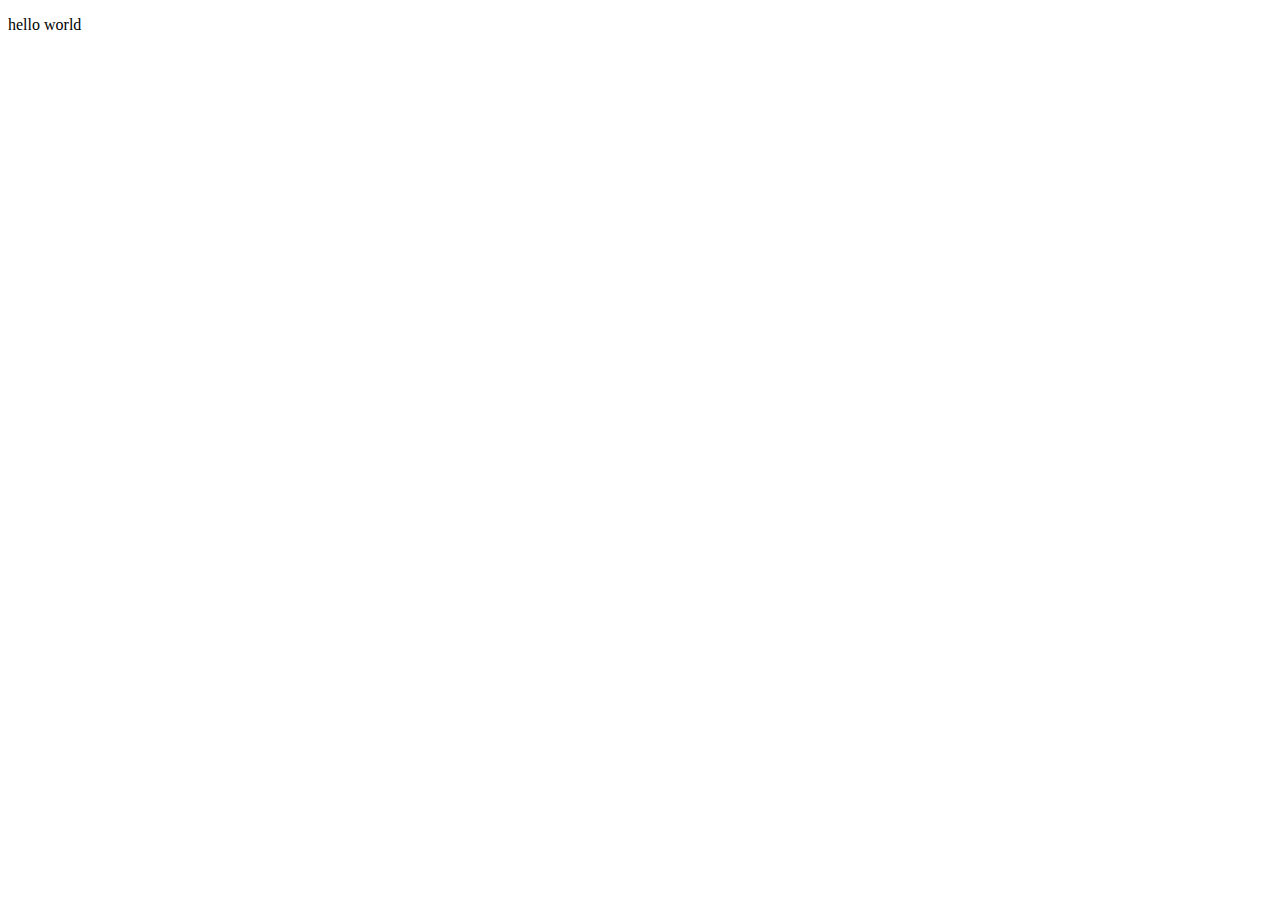
==== about.html @ 316c9722 "initial commit" ====
<!DOCTYPE html>
<html lang="en">
<head>
    <meta charset="UTF-8">
    <meta name="viewport" content="width=device-width, initial-scale=1.0">
    <title>Document</title>
</head>
<body>
    <p>hello world</p>
</body>
</html>
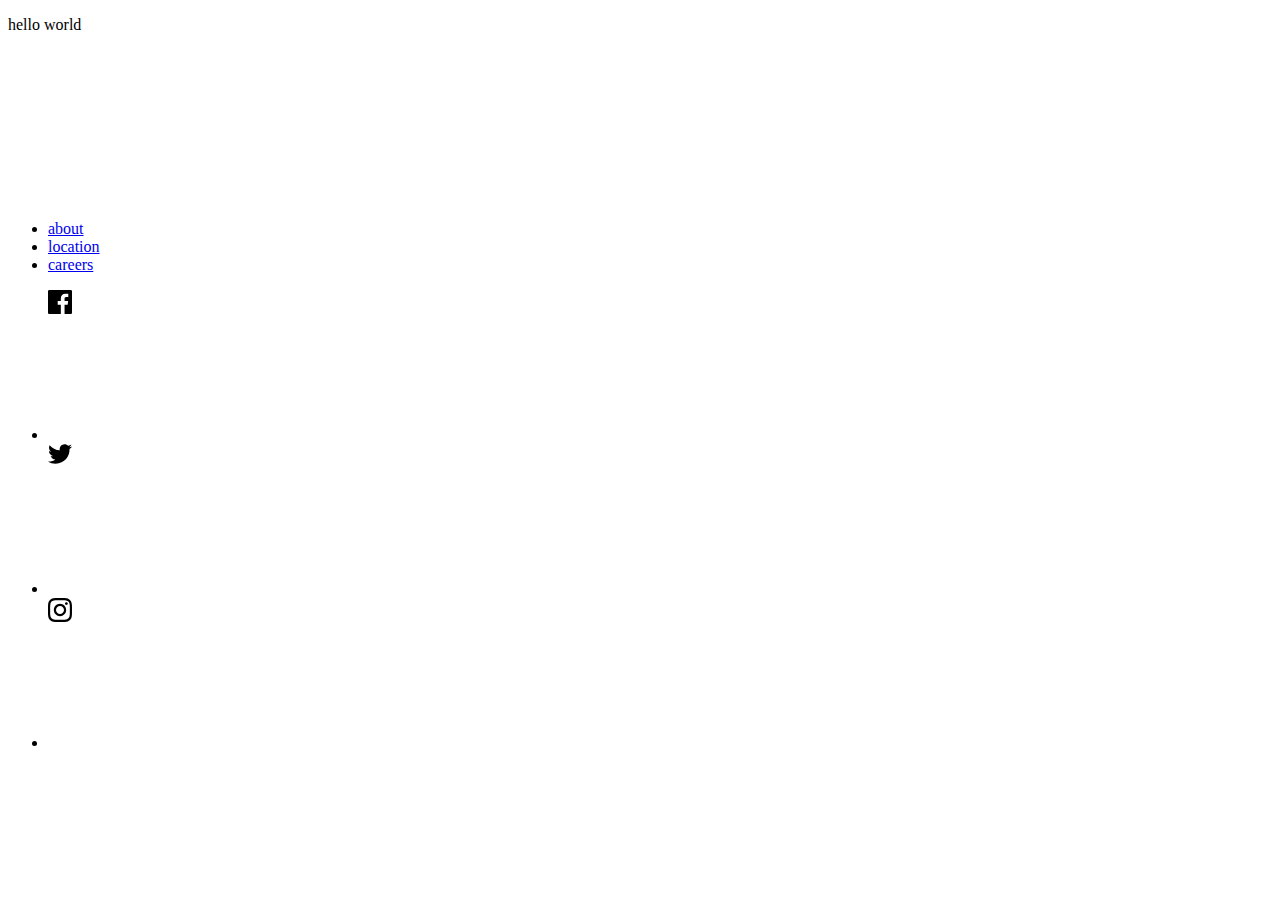
==== commit e7887b7a: "add footer to about page" ====
--- a/about.html
+++ b/about.html
@@ -1,11 +1,59 @@
 <!DOCTYPE html>
 <html lang="en">
-<head>
-    <meta charset="UTF-8">
-    <meta name="viewport" content="width=device-width, initial-scale=1.0">
+  <head>
+    <meta charset="UTF-8" />
+    <meta name="viewport" content="width=device-width, initial-scale=1.0" />
     <title>Document</title>
-</head>
-<body>
+  </head>
+  <body>
     <p>hello world</p>
-</body>
-</html>+  </body>
+
+  <footer class="footer">
+    <div class="container footer__container">
+      <a class="logo" href="index.html">
+        <svg class="logo__img">
+          <use xlink:href="./img/svg/sprites.svg#logo-white"></use>
+        </svg>
+      </a>
+
+      <nav class="nav">
+        <ul class="nav__list">
+          <li class="nav__item">
+            <a class="nav__link" href="about.html">about</a>
+          </li>
+          <li class="nav__item">
+            <a class="nav__link" href="location.html">location</a>
+          </li>
+          <li class="nav__item">
+            <a class="nav__link" href="careers.html">careers</a>
+          </li>
+        </ul>
+      </nav>
+
+      <ul class="social__list">
+        <li class="social__item">
+          <a class="social__link" href="#">
+            <svg class="social__icon">
+              <use xlink:href="./img/svg/sprites.svg#facebook"></use>
+            </svg>
+          </a>
+        </li>
+        <li class="social__item">
+          <a class="social__link" href="#">
+            <svg class="social__icon">
+              <use xlink:href="./img/svg/sprites.svg#x"></use>
+            </svg>
+          </a>
+        </li>
+        <li class="social__item">
+          <a class="social__link" href="#">
+            <svg class="social__icon">
+              <use xlink:href="./img/svg/sprites.svg#instagram"></use>
+            </svg>
+          </a>
+        </li>
+      </ul>
+    </div>
+  </footer>
+</html>
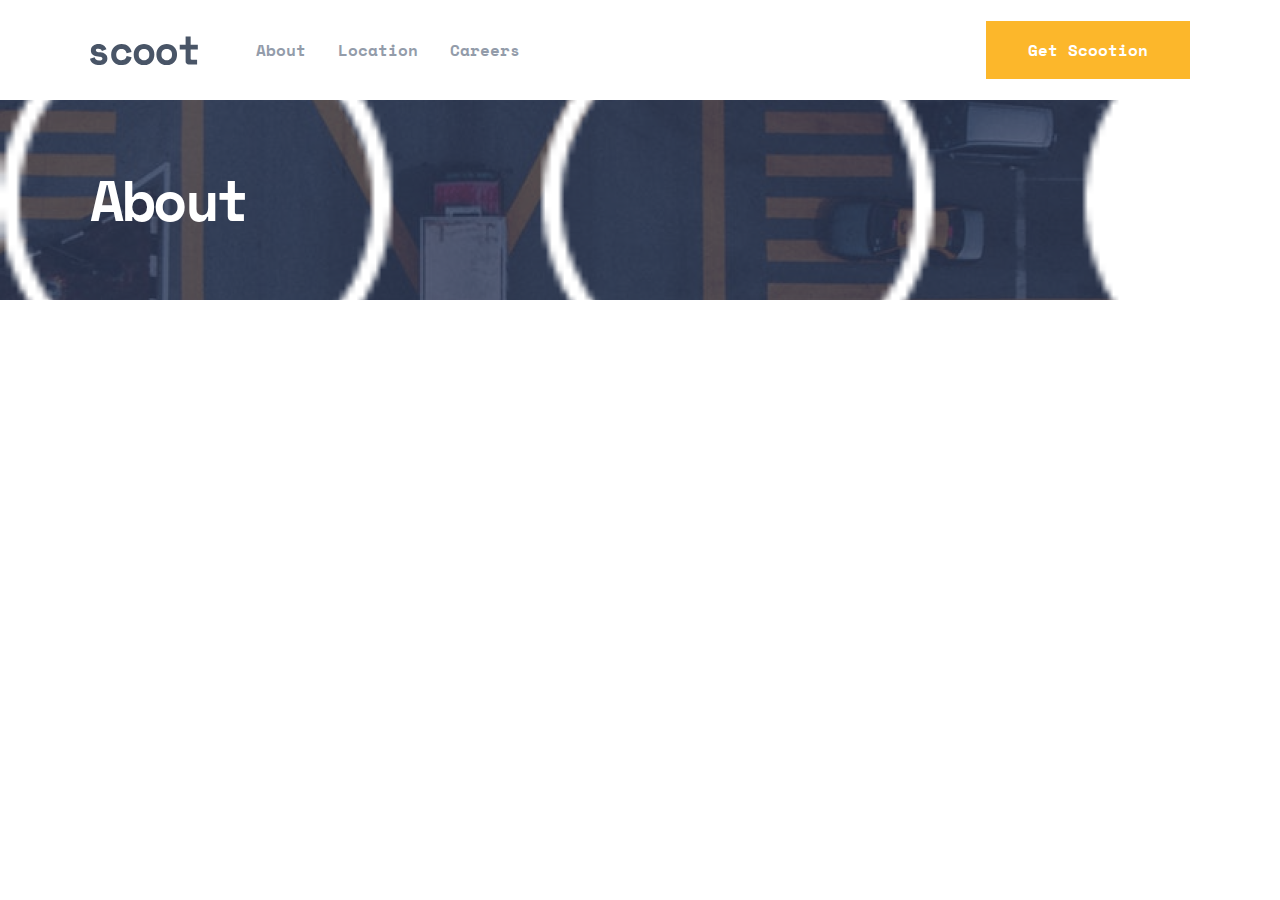
==== commit f2cab377: "about" ====
--- a/about.html
+++ b/about.html
@@ -1,59 +1,48 @@
 <!DOCTYPE html>
 <html lang="en">
-  <head>
-    <meta charset="UTF-8" />
-    <meta name="viewport" content="width=device-width, initial-scale=1.0" />
+<head>
+    <meta charset="UTF-8">
+    <meta name="viewport" content="width=device-width, initial-scale=1.0">
     <title>Document</title>
-  </head>
-  <body>
-    <p>hello world</p>
-  </body>
-
-  <footer class="footer">
-    <div class="container footer__container">
-      <a class="logo" href="index.html">
-        <svg class="logo__img">
-          <use xlink:href="./img/svg/sprites.svg#logo-white"></use>
-        </svg>
-      </a>
-
-      <nav class="nav">
-        <ul class="nav__list">
-          <li class="nav__item">
-            <a class="nav__link" href="about.html">about</a>
-          </li>
-          <li class="nav__item">
-            <a class="nav__link" href="location.html">location</a>
-          </li>
-          <li class="nav__item">
-            <a class="nav__link" href="careers.html">careers</a>
-          </li>
-        </ul>
-      </nav>
-
-      <ul class="social__list">
-        <li class="social__item">
-          <a class="social__link" href="#">
-            <svg class="social__icon">
-              <use xlink:href="./img/svg/sprites.svg#facebook"></use>
+    <link rel="stylesheet" href="./css/styles.min.css">
+    
+</head>
+<body>
+    <header class="header">
+        <div class="container header__container">
+          <a class="logo" href="index.html">
+            <svg class="logo__img">
+              <use xlink:href="./img/svg/sprites.svg#logo"></use>
             </svg>
           </a>
-        </li>
-        <li class="social__item">
-          <a class="social__link" href="#">
-            <svg class="social__icon">
-              <use xlink:href="./img/svg/sprites.svg#x"></use>
-            </svg>
-          </a>
-        </li>
-        <li class="social__item">
-          <a class="social__link" href="#">
-            <svg class="social__icon">
-              <use xlink:href="./img/svg/sprites.svg#instagram"></use>
-            </svg>
-          </a>
-        </li>
-      </ul>
-    </div>
-  </footer>
-</html>
+  
+          <nav class="nav">
+            <ul class="nav__list">
+              <li class="nav__item">
+                <a class="nav__link" href="about.html">about</a>
+              </li>
+              <li class="nav__item">
+                <a class="nav__link" href="location.html">location</a>
+              </li>
+              <li class="nav__item">
+                <a class="nav__link" href="careers.html">careers</a>
+              </li>
+            </ul>
+          </nav>
+  
+          <a class="btn header__link" href="#">get scootion</a>
+        </div>
+      </header>
+
+      <main class="main">
+        <section class="ab-intro">
+            <div class="container">
+                <p class="ab-intro--title">About</p>
+                
+            </div>
+            
+        </section>
+      </main>
+
+</body>
+</html>--- a/css/styles.min.css
+++ b/css/styles.min.css
@@ -0,0 +1 @@
+@font-face{font-display:swap;font-family:"Space Mono";font-style:normal;font-weight:400;src:url("../fonts/space-mono-v13-latin-regular.woff2") format("woff2"),url("../fonts/space-mono-v13-latin-regular.ttf") format("truetype")}@font-face{font-display:swap;font-family:"Space Mono";font-style:normal;font-weight:700;src:url("../fonts/space-mono-v13-latin-700.woff2") format("woff2"),url("../fonts/space-mono-v13-latin-700.ttf") format("truetype")}@font-face{font-display:swap;font-family:"Lexend Deca";font-style:normal;font-weight:400;src:url("../fonts/lexend-deca-v21-latin-regular.woff2") format("woff2"),url("../fonts/lexend-deca-v21-latin-regular.ttf") format("truetype")}html{height:100%;box-sizing:border-box;scroll-behavior:smooth}*,*::before,*::after{box-sizing:inherit;padding:0;margin:0}body{display:flex;flex-direction:column;height:100%;font-family:"Lexend Deca","Arial",sans-serif;font-size:16px;line-height:1.5;background-color:#fff;color:#222}img{max-width:100%;height:auto}svg{width:auto;height:auto}.visually-hidden{position:absolute;width:1px;height:1px;margin:-1px;border:0;padding:0;clip:rect(0 0 0 0);overflow:hidden}.container{width:100%;max-width:1200px;padding-left:50px;padding-right:50px;margin-left:auto;margin-right:auto}.main-content{flex-grow:1}.skip-link{position:absolute;width:1px;height:1px;left:-200%}.skip-link:focus{width:auto;height:auto;left:0;background-color:#fcb72b}.btn{border:3px solid rgba(0,0,0,0);font-family:"Space Mono","Arial",monospace;font-weight:700;text-decoration:none;text-transform:capitalize;margin-left:auto;padding:14px 39px;background-color:#fcb72b;color:#fff;transition:all .3s ease}.header{padding:21px 0}.header .header__container{display:flex;align-items:center}.header .header__link:hover{background-color:rgba(0,0,0,0);border:3px solid #fcb72b;color:#fcb72b}.logo{width:108px;height:29px;margin-right:58px}.logo .logo__img{width:108px;height:29px}.nav{display:flex;align-items:center}.nav .nav__list{display:flex;justify-content:center;align-items:center;list-style-type:none}.nav .nav__item{margin-right:32px}.nav .nav__link{font-family:"Space Mono","Arial",monospace;font-weight:700;text-transform:capitalize;text-decoration:none;color:#939caa;transition:all .3s ease}.nav .nav__link:hover{color:#fcb72b;cursor:pointer}.sign-up{width:100%;padding:102px 0;background-color:#495567;background-image:url("../img/sign-up.png");background-position:right calc(50% - 220px) bottom;background-repeat:no-repeat}@media only screen and (-webkit-min-device-pixel-ratio: 2),only screen and (min-device-pixel-ratio: 2),only screen and (min-resolution: 192dpi),only screen and (min-resolution: 2dppx){.sign-up .sign-up{background-image:url("../img/sign-up@2x.png");background-position:right bottom}}.sign-up__link-icon{width:24px;height:28px}html{height:100%;box-sizing:border-box;scroll-behavior:smooth}*,*::before,*::after{box-sizing:inherit;padding:0;margin:0}body{display:flex;flex-direction:column;height:100%;font-family:"Lexend Deca","Arial",sans-serif;font-size:16px;line-height:1.5;background-color:#fff;color:#222}img{max-width:100%;height:auto}svg{width:auto;height:auto}.visually-hidden{position:absolute;width:1px;height:1px;margin:-1px;border:0;padding:0;clip:rect(0 0 0 0);overflow:hidden}.container{width:100%;max-width:1200px;padding-left:50px;padding-right:50px;margin-left:auto;margin-right:auto}.main-content{flex-grow:1}.skip-link{position:absolute;width:1px;height:1px;left:-200%}.skip-link:focus{width:auto;height:auto;left:0;background-color:#fcb72b}.header{padding:21px 0}.header .header__container{display:flex;align-items:center}.header .header__link:hover{background-color:rgba(0,0,0,0);border:3px solid #fcb72b;color:#fcb72b}.logo{width:108px;height:29px;margin-right:58px}.logo .logo__img{width:108px;height:29px}.nav{display:flex;align-items:center}.nav .nav__list{display:flex;justify-content:center;align-items:center;list-style-type:none}.nav .nav__item{margin-right:32px}.nav .nav__link{font-family:"Space Mono","Arial",monospace;font-weight:700;text-transform:capitalize;text-decoration:none;color:#939caa;transition:all .3s ease}.nav .nav__link:hover{color:#fcb72b;cursor:pointer}.ab-intro{background-image:url("../img/ab-intro-gbimg1.png"),url("../img/ab-intro-bg.png"),url("../img/ab-intro.png");width:20% 100% 100%;background-position-x:0px 0px 200px;background-repeat:no-repeat;background-position:center;padding:72px 0px;background-size:cover;opacity:1;background-color:#2f3b59}.ab-intro--title{color:#fff;font-family:"Space Mono";font-size:56px;font-style:normal;font-weight:700;line-height:56px;letter-spacing:-2.5px;display:flex;align-items:center}/*# sourceMappingURL=styles.min.css.map */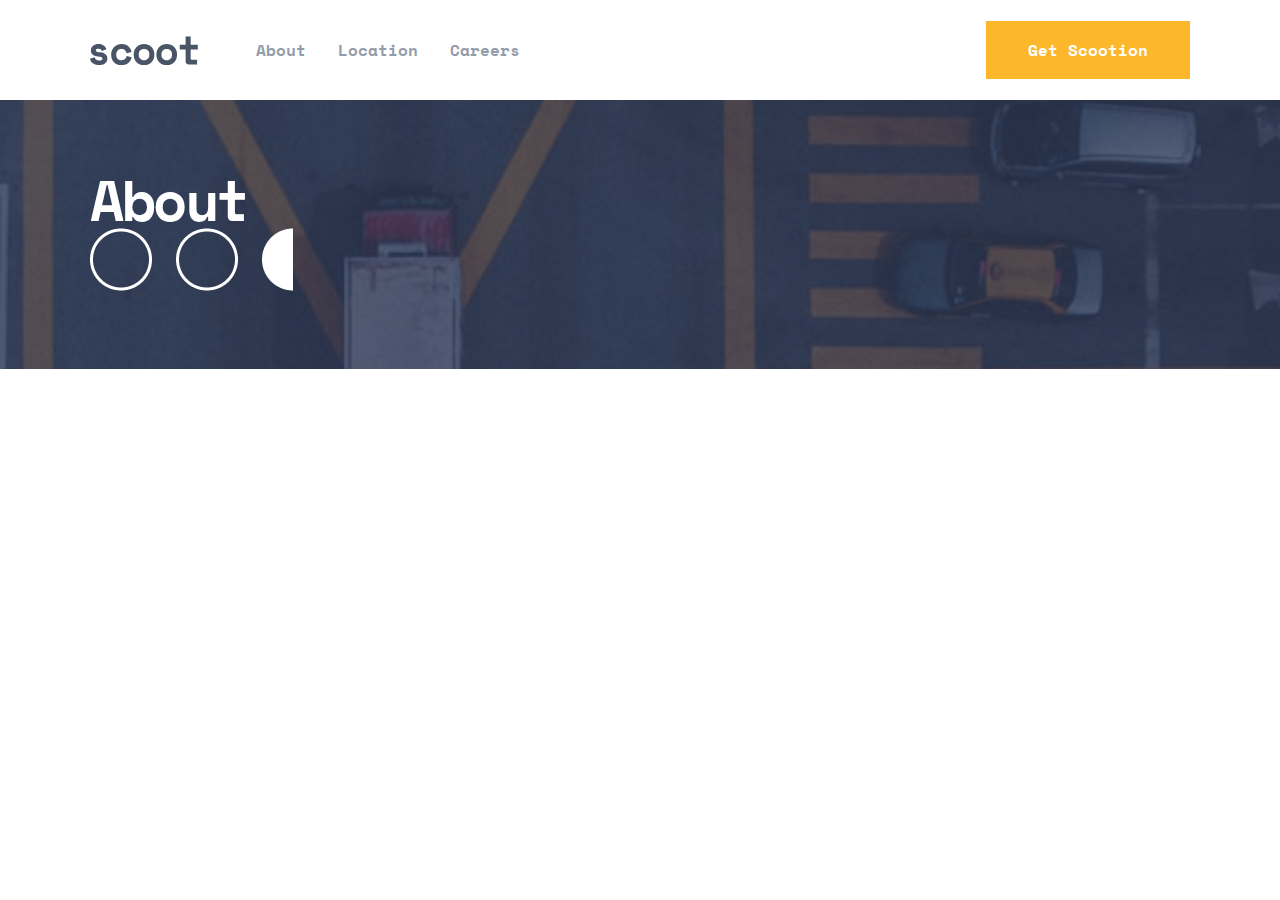
==== commit 80bf6712: "and intro section to about page" ====
--- a/about.html
+++ b/about.html
@@ -38,7 +38,7 @@
         <section class="ab-intro">
             <div class="container">
                 <p class="ab-intro--title">About</p>
-                
+                <img src="img/ab-intro-gbimg1.png" alt="photo" class="intro-img1">
             </div>
             
         </section>
--- a/css/styles.min.css
+++ b/css/styles.min.css
@@ -1 +1 @@
-@font-face{font-display:swap;font-family:"Space Mono";font-style:normal;font-weight:400;src:url("../fonts/space-mono-v13-latin-regular.woff2") format("woff2"),url("../fonts/space-mono-v13-latin-regular.ttf") format("truetype")}@font-face{font-display:swap;font-family:"Space Mono";font-style:normal;font-weight:700;src:url("../fonts/space-mono-v13-latin-700.woff2") format("woff2"),url("../fonts/space-mono-v13-latin-700.ttf") format("truetype")}@font-face{font-display:swap;font-family:"Lexend Deca";font-style:normal;font-weight:400;src:url("../fonts/lexend-deca-v21-latin-regular.woff2") format("woff2"),url("../fonts/lexend-deca-v21-latin-regular.ttf") format("truetype")}html{height:100%;box-sizing:border-box;scroll-behavior:smooth}*,*::before,*::after{box-sizing:inherit;padding:0;margin:0}body{display:flex;flex-direction:column;height:100%;font-family:"Lexend Deca","Arial",sans-serif;font-size:16px;line-height:1.5;background-color:#fff;color:#222}img{max-width:100%;height:auto}svg{width:auto;height:auto}.visually-hidden{position:absolute;width:1px;height:1px;margin:-1px;border:0;padding:0;clip:rect(0 0 0 0);overflow:hidden}.container{width:100%;max-width:1200px;padding-left:50px;padding-right:50px;margin-left:auto;margin-right:auto}.main-content{flex-grow:1}.skip-link{position:absolute;width:1px;height:1px;left:-200%}.skip-link:focus{width:auto;height:auto;left:0;background-color:#fcb72b}.btn{border:3px solid rgba(0,0,0,0);font-family:"Space Mono","Arial",monospace;font-weight:700;text-decoration:none;text-transform:capitalize;margin-left:auto;padding:14px 39px;background-color:#fcb72b;color:#fff;transition:all .3s ease}.header{padding:21px 0}.header .header__container{display:flex;align-items:center}.header .header__link:hover{background-color:rgba(0,0,0,0);border:3px solid #fcb72b;color:#fcb72b}.logo{width:108px;height:29px;margin-right:58px}.logo .logo__img{width:108px;height:29px}.nav{display:flex;align-items:center}.nav .nav__list{display:flex;justify-content:center;align-items:center;list-style-type:none}.nav .nav__item{margin-right:32px}.nav .nav__link{font-family:"Space Mono","Arial",monospace;font-weight:700;text-transform:capitalize;text-decoration:none;color:#939caa;transition:all .3s ease}.nav .nav__link:hover{color:#fcb72b;cursor:pointer}.sign-up{width:100%;padding:102px 0;background-color:#495567;background-image:url("../img/sign-up.png");background-position:right calc(50% - 220px) bottom;background-repeat:no-repeat}@media only screen and (-webkit-min-device-pixel-ratio: 2),only screen and (min-device-pixel-ratio: 2),only screen and (min-resolution: 192dpi),only screen and (min-resolution: 2dppx){.sign-up .sign-up{background-image:url("../img/sign-up@2x.png");background-position:right bottom}}.sign-up__link-icon{width:24px;height:28px}html{height:100%;box-sizing:border-box;scroll-behavior:smooth}*,*::before,*::after{box-sizing:inherit;padding:0;margin:0}body{display:flex;flex-direction:column;height:100%;font-family:"Lexend Deca","Arial",sans-serif;font-size:16px;line-height:1.5;background-color:#fff;color:#222}img{max-width:100%;height:auto}svg{width:auto;height:auto}.visually-hidden{position:absolute;width:1px;height:1px;margin:-1px;border:0;padding:0;clip:rect(0 0 0 0);overflow:hidden}.container{width:100%;max-width:1200px;padding-left:50px;padding-right:50px;margin-left:auto;margin-right:auto}.main-content{flex-grow:1}.skip-link{position:absolute;width:1px;height:1px;left:-200%}.skip-link:focus{width:auto;height:auto;left:0;background-color:#fcb72b}.header{padding:21px 0}.header .header__container{display:flex;align-items:center}.header .header__link:hover{background-color:rgba(0,0,0,0);border:3px solid #fcb72b;color:#fcb72b}.logo{width:108px;height:29px;margin-right:58px}.logo .logo__img{width:108px;height:29px}.nav{display:flex;align-items:center}.nav .nav__list{display:flex;justify-content:center;align-items:center;list-style-type:none}.nav .nav__item{margin-right:32px}.nav .nav__link{font-family:"Space Mono","Arial",monospace;font-weight:700;text-transform:capitalize;text-decoration:none;color:#939caa;transition:all .3s ease}.nav .nav__link:hover{color:#fcb72b;cursor:pointer}.ab-intro{background-image:url("../img/ab-intro-gbimg1.png"),url("../img/ab-intro-bg.png"),url("../img/ab-intro.png");width:20% 100% 100%;background-position-x:0px 0px 200px;background-repeat:no-repeat;background-position:center;padding:72px 0px;background-size:cover;opacity:1;background-color:#2f3b59}.ab-intro--title{color:#fff;font-family:"Space Mono";font-size:56px;font-style:normal;font-weight:700;line-height:56px;letter-spacing:-2.5px;display:flex;align-items:center}/*# sourceMappingURL=styles.min.css.map */+@font-face{font-display:swap;font-family:"Space Mono";font-style:normal;font-weight:400;src:url("../fonts/space-mono-v13-latin-regular.woff2") format("woff2"),url("../fonts/space-mono-v13-latin-regular.ttf") format("truetype")}@font-face{font-display:swap;font-family:"Space Mono";font-style:normal;font-weight:700;src:url("../fonts/space-mono-v13-latin-700.woff2") format("woff2"),url("../fonts/space-mono-v13-latin-700.ttf") format("truetype")}@font-face{font-display:swap;font-family:"Lexend Deca";font-style:normal;font-weight:400;src:url("../fonts/lexend-deca-v21-latin-regular.woff2") format("woff2"),url("../fonts/lexend-deca-v21-latin-regular.ttf") format("truetype")}html{height:100%;box-sizing:border-box;scroll-behavior:smooth}*,*::before,*::after{box-sizing:inherit;padding:0;margin:0}body{display:flex;flex-direction:column;height:100%;font-family:"Lexend Deca","Arial",sans-serif;font-size:16px;line-height:1.5;background-color:#fff;color:#222}img{max-width:100%;height:auto}svg{width:auto;height:auto}.visually-hidden{position:absolute;width:1px;height:1px;margin:-1px;border:0;padding:0;clip:rect(0 0 0 0);overflow:hidden}.container{width:100%;max-width:1200px;padding-left:50px;padding-right:50px;margin-left:auto;margin-right:auto}.main-content{flex-grow:1}.skip-link{position:absolute;width:1px;height:1px;left:-200%}.skip-link:focus{width:auto;height:auto;left:0;background-color:#fcb72b}.btn{border:3px solid rgba(0,0,0,0);font-family:"Space Mono","Arial",monospace;font-weight:700;text-decoration:none;text-transform:capitalize;margin-left:auto;padding:14px 39px;background-color:#fcb72b;color:#fff;transition:all .3s ease}.header{padding:21px 0}.header .header__container{display:flex;align-items:center}.header .header__link:hover{background-color:rgba(0,0,0,0);border:3px solid #fcb72b;color:#fcb72b}.logo{width:108px;height:29px;margin-right:58px}.logo .logo__img{width:108px;height:29px}.nav{display:flex;align-items:center}.nav .nav__list{display:flex;justify-content:center;align-items:center;list-style-type:none}.nav .nav__item{margin-right:32px}.nav .nav__link{font-family:"Space Mono","Arial",monospace;font-weight:700;text-transform:capitalize;text-decoration:none;color:#939caa;transition:all .3s ease}.nav .nav__link:hover{color:#fcb72b;cursor:pointer}.sign-up{width:100%;padding:102px 0;background-color:#495567;background-image:url("../img/sign-up.png");background-position:right calc(50% - 220px) bottom;background-repeat:no-repeat}@media only screen and (-webkit-min-device-pixel-ratio: 2),only screen and (min-device-pixel-ratio: 2),only screen and (min-resolution: 192dpi),only screen and (min-resolution: 2dppx){.sign-up .sign-up{background-image:url("../img/sign-up@2x.png");background-position:right bottom}}.sign-up__link-icon{width:24px;height:28px}html{height:100%;box-sizing:border-box;scroll-behavior:smooth}*,*::before,*::after{box-sizing:inherit;padding:0;margin:0}body{display:flex;flex-direction:column;height:100%;font-family:"Lexend Deca","Arial",sans-serif;font-size:16px;line-height:1.5;background-color:#fff;color:#222}img{max-width:100%;height:auto}svg{width:auto;height:auto}.visually-hidden{position:absolute;width:1px;height:1px;margin:-1px;border:0;padding:0;clip:rect(0 0 0 0);overflow:hidden}.container{width:100%;max-width:1200px;padding-left:50px;padding-right:50px;margin-left:auto;margin-right:auto}.main-content{flex-grow:1}.skip-link{position:absolute;width:1px;height:1px;left:-200%}.skip-link:focus{width:auto;height:auto;left:0;background-color:#fcb72b}.header{padding:21px 0}.header .header__container{display:flex;align-items:center}.header .header__link:hover{background-color:rgba(0,0,0,0);border:3px solid #fcb72b;color:#fcb72b}.logo{width:108px;height:29px;margin-right:58px}.logo .logo__img{width:108px;height:29px}.nav{display:flex;align-items:center}.nav .nav__list{display:flex;justify-content:center;align-items:center;list-style-type:none}.nav .nav__item{margin-right:32px}.nav .nav__link{font-family:"Space Mono","Arial",monospace;font-weight:700;text-transform:capitalize;text-decoration:none;color:#939caa;transition:all .3s ease}.nav .nav__link:hover{color:#fcb72b;cursor:pointer}.ab-intro{background-image:url("../img/ab-intro-bg.png"),url("../img/ab-intro.png");width:100%;background-position-x:0px 0px 200px;background-repeat:no-repeat;background-position:center;padding:72px 0px;background-size:cover;opacity:1;background-color:#2f3b59}.ab-intro--title{color:#fff;font-family:"Space Mono";font-size:56px;font-style:normal;font-weight:700;line-height:56px;letter-spacing:-2.5px;display:flex;align-items:center}/*# sourceMappingURL=styles.min.css.map */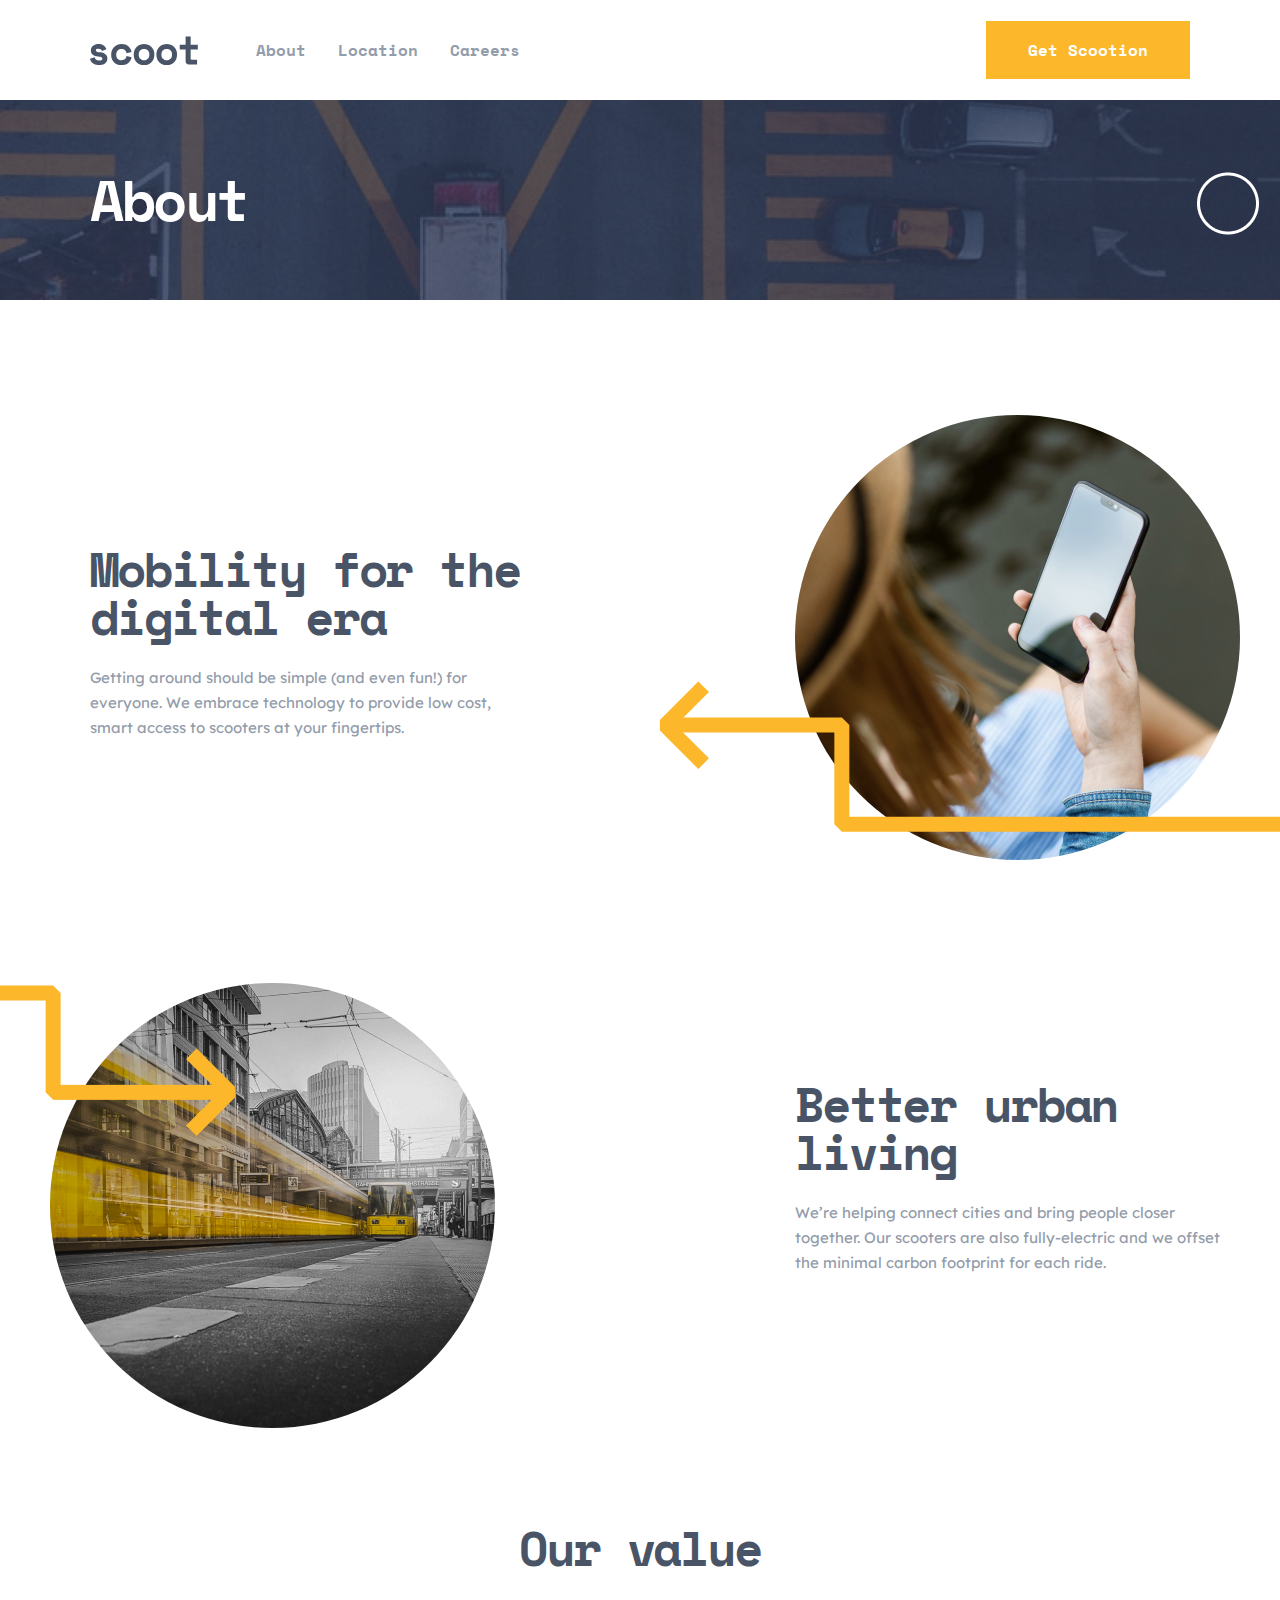
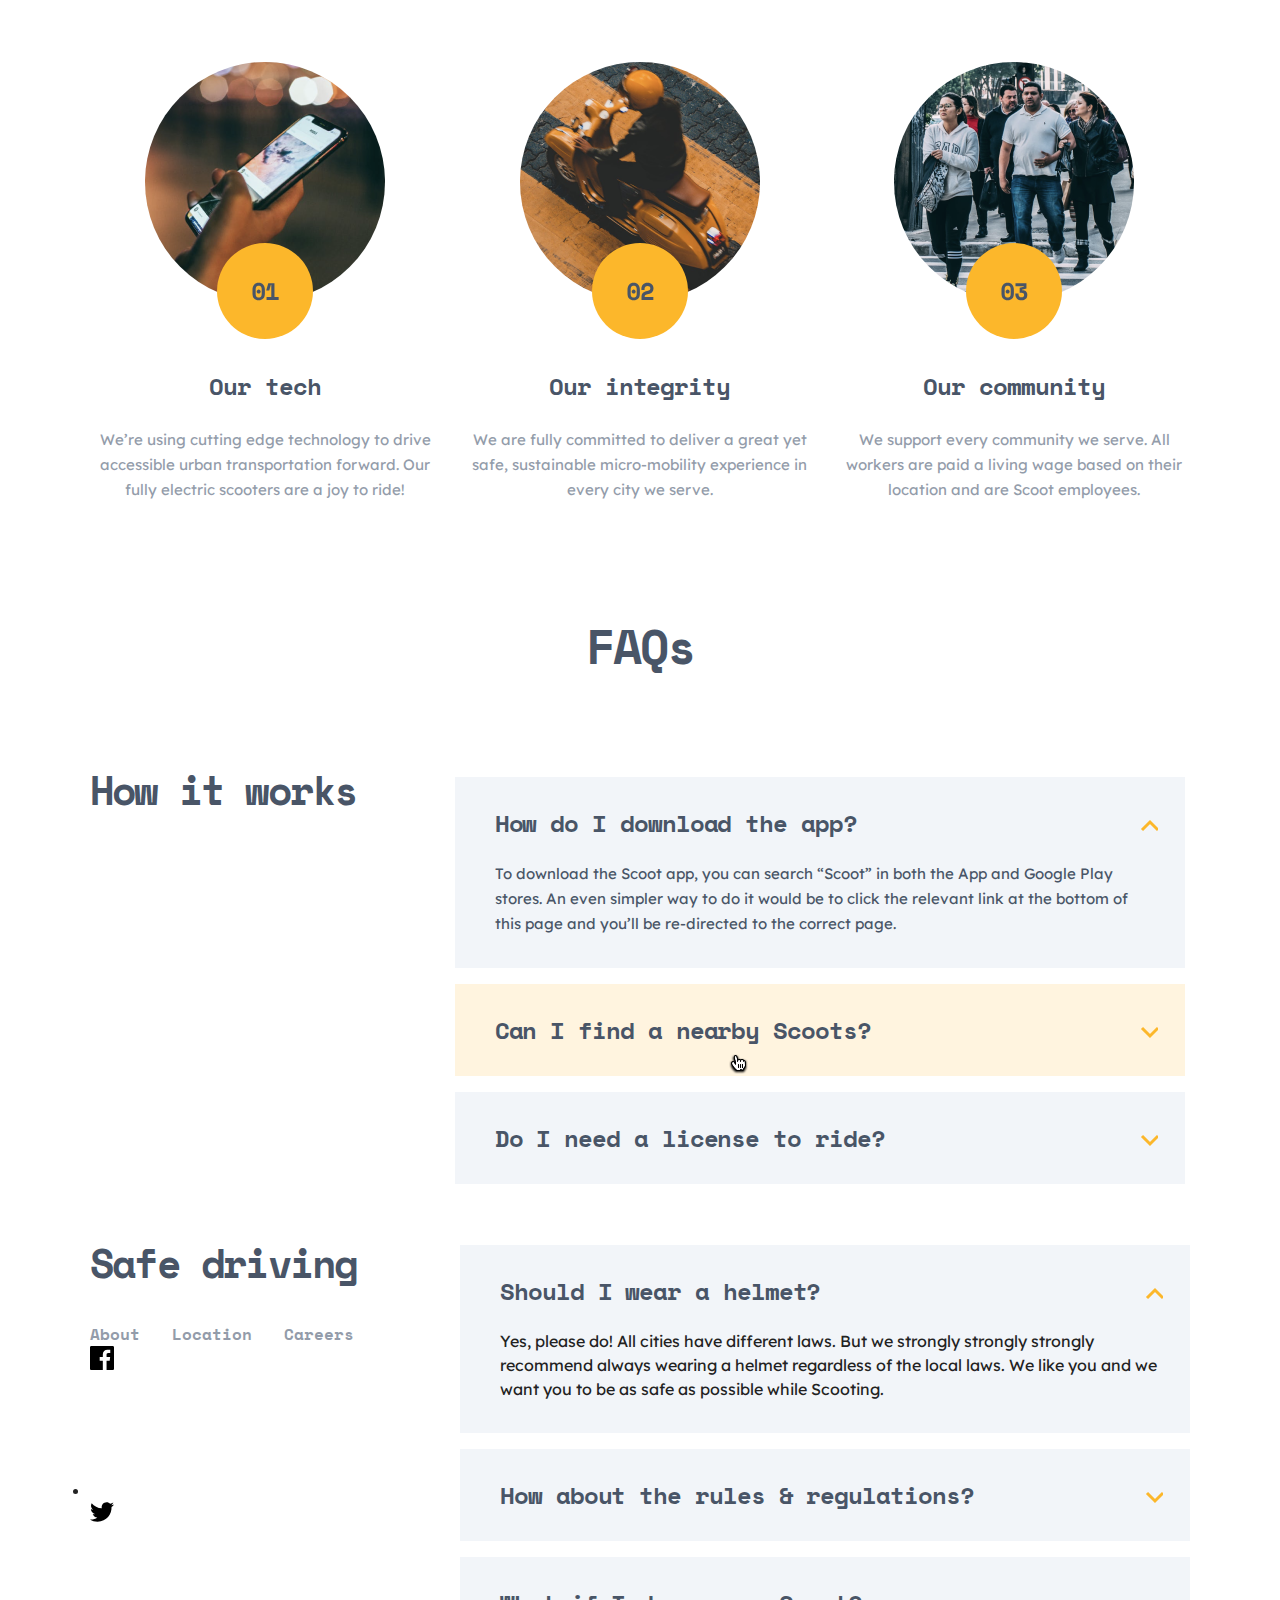
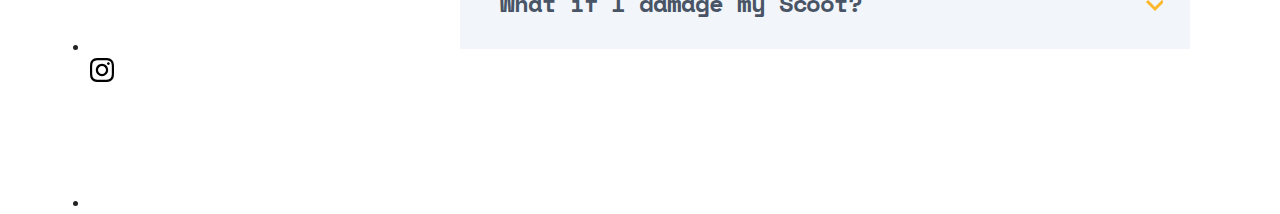
==== commit ee6007dc: "about page the end" ====
--- a/about.html
+++ b/about.html
@@ -38,11 +38,159 @@
         <section class="ab-intro">
             <div class="container">
                 <p class="ab-intro--title">About</p>
-                <img src="img/ab-intro-gbimg1.png" alt="photo" class="intro-img1">
+                <img src="img/ab-intro-gbimg1.png" alt="photo" class="ab-intro-img">
             </div>
             
         </section>
+
+        <section class="ab-us">
+            <div class="container">
+                <p class="ab-us-title">Mobility for the digital era</p>
+                <p class="ab-us-info">Getting around should be simple (and even fun!) for 
+                    everyone. We embrace technology to provide low cost, smart access to scooters at your fingertips.
+                </p>
+                <img src="img/ab-woman--img.png" alt="photo" class="us-img-woman">
+                <img src="img/svg/ab-us-bgimg2.svg" alt="photo" class="ab-yellow-img">
+                <img src="img/ab-wom-shadow.png" alt="shadow" class="ab-wom-shadow">
+                <div class="ab-us-serv"><img src="img/ab-cityshadow-img.png" alt="photo" class="ab-cityshadow-img">
+                    <img src="img/ab-city-yellow.png" alt="photo" class="ab-city-yellow">
+                    <img src="img/ab-city-img.png" alt="city-photo" class="ab-city-img">
+                    <div class="ab-us-city">
+                        <p class="ab-us-title2">Better urban living</p>
+                        <p class="ab-us-info2">We’re helping connect cities and bring people closer together. Our scooters are also fully-electric and 
+                            we offset the minimal carbon footprint for each ride.</p></div>
+                
+                </div>
+                
+
+            </div>
+        </section>
+ 
+        <section class="value-sec">
+            <div class="container">
+                <p class="value-sec--title">Our value</p>
+
+                <div class="value-box1">
+                    <img src="img/values-img1.png" alt="img" class="value-img1">
+                    <img src="img/values-1.svg" alt="img" class="value-number">
+                    <p class="value-info-title">Our tech</p>
+                    <p class="value-info">We’re using cutting edge technology to drive accessible 
+                        urban transportation forward. Our fully electric scooters are a joy to ride!</p>
+                </div>
+
+                <div class="value-box2">
+                    <img src="img/values-img2.png" alt="img" class="value-img1">
+                    <img src="img/values-2.svg" alt="img" class="value-number">
+                    <p class="value-info-title">Our integrity</p>
+                    <p class="value-info">We are fully committed to deliver a great yet safe, sustainable micro-mobility 
+                        experience in every city we serve.</p>
+                </div>
+
+                <div class="value-box3">
+                    <img src="img/values-img-3.png" alt="img" class="value-img1">
+                    <img src="img/values-3.svg" alt="img" class="value-number">
+                    <p class="value-info-title">Our community</p>
+                    <p class="value-info">We support every community we serve. All workers are paid a living wage based on 
+                        their location and are Scoot employees.</p>
+                </div>
+
+            </div>
+        </section>
+
+        <section class="faqs-sec">
+            <div class="container">
+                <p class="faqs-sec-title">FAQs</p>
+
+                <p class="faqs-ques-one">How it works</p>
+                <div class="ques-box-one"><div class="faqs-box1">
+                    <p class="faqs-box1--title">How do I download the app?</p>
+                    <p class="faqs-box1--info">To download the Scoot app, you can search “Scoot” in both the App and Google Play stores. An even simpler way to 
+                        do it would be to click the relevant link at the bottom of this page and you’ll be re-directed to the correct page.</p>
+                </div>
+
+                <div class="faqs-box2">
+                    <p class="faqs-box2-title">Can I find a nearby Scoots?</p>
+                </div>
+
+                <div class="faqs-box3">
+                    <p class="faqs-box3-title">Do I need a license to ride?</p>
+                                         
+            </div>
+
+                </div>                 
+                
+
+                <p class="faqs-ques-sec">Safe driving</p>
+
+               <div class="ques-box-second">
+                <div class="ques-sec-box1">
+                    <p class="sec-box1-title">Should I wear a helmet?</p>
+                    <p class="sec-box1-info">Yes, please do! All cities have different laws. But we strongly 
+                        strongly strongly recommend always wearing a helmet regardless of the local laws. We like you and we want you to be as safe as possible while Scooting.</p>
+                </div>
+
+                <div class="ques-sec-box2">
+                    <p class="sec-box2-title">How about the rules & regulations?</p>
+                </div>
+
+                <div class="ques-sec-box3">
+                    <p class="sec-box3-title">What if I damage my Scoot?</p>
+                </div>
+               </div>
+
+            </div>
+            
+        </section>
+
       </main>
+
+      <footer class="footer">
+        <div class="container footer__container">
+          <a class="logo" href="index.html">
+            <svg class="logo__img">
+              <use xlink:href="./img/svg/sprites.svg#logo-white"></use>
+            </svg>
+          </a>
+  
+          <nav class="nav">
+            <ul class="nav__list">
+              <li class="nav__item">
+                <a class="nav__link" href="about.html">about</a>
+              </li>
+              <li class="nav__item">
+                <a class="nav__link" href="location.html">location</a>
+              </li>
+              <li class="nav__item">
+                <a class="nav__link" href="careers.html">careers</a>
+              </li>
+            </ul>
+          </nav>
+  
+          <ul class="social__list">
+            <li class="social__item">
+              <a class="social__link" href="#">
+                <svg class="social__icon">
+                  <use xlink:href="./img/svg/sprites.svg#facebook"></use>
+                </svg>
+              </a>
+            </li>
+            <li class="social__item">
+              <a class="social__link" href="#">
+                <svg class="social__icon">
+                  <use xlink:href="./img/svg/sprites.svg#x"></use>
+                </svg>
+              </a>
+            </li>
+            <li class="social__item">
+              <a class="social__link" href="#">
+                <svg class="social__icon">
+                  <use xlink:href="./img/svg/sprites.svg#instagram"></use>
+                </svg>
+              </a>
+            </li>
+          </ul>
+        </div>
+      </footer>
 
 </body>
 </html>--- a/css/styles.min.css
+++ b/css/styles.min.css
@@ -1 +1 @@
-@font-face{font-display:swap;font-family:"Space Mono";font-style:normal;font-weight:400;src:url("../fonts/space-mono-v13-latin-regular.woff2") format("woff2"),url("../fonts/space-mono-v13-latin-regular.ttf") format("truetype")}@font-face{font-display:swap;font-family:"Space Mono";font-style:normal;font-weight:700;src:url("../fonts/space-mono-v13-latin-700.woff2") format("woff2"),url("../fonts/space-mono-v13-latin-700.ttf") format("truetype")}@font-face{font-display:swap;font-family:"Lexend Deca";font-style:normal;font-weight:400;src:url("../fonts/lexend-deca-v21-latin-regular.woff2") format("woff2"),url("../fonts/lexend-deca-v21-latin-regular.ttf") format("truetype")}html{height:100%;box-sizing:border-box;scroll-behavior:smooth}*,*::before,*::after{box-sizing:inherit;padding:0;margin:0}body{display:flex;flex-direction:column;height:100%;font-family:"Lexend Deca","Arial",sans-serif;font-size:16px;line-height:1.5;background-color:#fff;color:#222}img{max-width:100%;height:auto}svg{width:auto;height:auto}.visually-hidden{position:absolute;width:1px;height:1px;margin:-1px;border:0;padding:0;clip:rect(0 0 0 0);overflow:hidden}.container{width:100%;max-width:1200px;padding-left:50px;padding-right:50px;margin-left:auto;margin-right:auto}.main-content{flex-grow:1}.skip-link{position:absolute;width:1px;height:1px;left:-200%}.skip-link:focus{width:auto;height:auto;left:0;background-color:#fcb72b}.btn{border:3px solid rgba(0,0,0,0);font-family:"Space Mono","Arial",monospace;font-weight:700;text-decoration:none;text-transform:capitalize;margin-left:auto;padding:14px 39px;background-color:#fcb72b;color:#fff;transition:all .3s ease}.header{padding:21px 0}.header .header__container{display:flex;align-items:center}.header .header__link:hover{background-color:rgba(0,0,0,0);border:3px solid #fcb72b;color:#fcb72b}.logo{width:108px;height:29px;margin-right:58px}.logo .logo__img{width:108px;height:29px}.nav{display:flex;align-items:center}.nav .nav__list{display:flex;justify-content:center;align-items:center;list-style-type:none}.nav .nav__item{margin-right:32px}.nav .nav__link{font-family:"Space Mono","Arial",monospace;font-weight:700;text-transform:capitalize;text-decoration:none;color:#939caa;transition:all .3s ease}.nav .nav__link:hover{color:#fcb72b;cursor:pointer}.sign-up{width:100%;padding:102px 0;background-color:#495567;background-image:url("../img/sign-up.png");background-position:right calc(50% - 220px) bottom;background-repeat:no-repeat}@media only screen and (-webkit-min-device-pixel-ratio: 2),only screen and (min-device-pixel-ratio: 2),only screen and (min-resolution: 192dpi),only screen and (min-resolution: 2dppx){.sign-up .sign-up{background-image:url("../img/sign-up@2x.png");background-position:right bottom}}.sign-up__link-icon{width:24px;height:28px}html{height:100%;box-sizing:border-box;scroll-behavior:smooth}*,*::before,*::after{box-sizing:inherit;padding:0;margin:0}body{display:flex;flex-direction:column;height:100%;font-family:"Lexend Deca","Arial",sans-serif;font-size:16px;line-height:1.5;background-color:#fff;color:#222}img{max-width:100%;height:auto}svg{width:auto;height:auto}.visually-hidden{position:absolute;width:1px;height:1px;margin:-1px;border:0;padding:0;clip:rect(0 0 0 0);overflow:hidden}.container{width:100%;max-width:1200px;padding-left:50px;padding-right:50px;margin-left:auto;margin-right:auto}.main-content{flex-grow:1}.skip-link{position:absolute;width:1px;height:1px;left:-200%}.skip-link:focus{width:auto;height:auto;left:0;background-color:#fcb72b}.header{padding:21px 0}.header .header__container{display:flex;align-items:center}.header .header__link:hover{background-color:rgba(0,0,0,0);border:3px solid #fcb72b;color:#fcb72b}.logo{width:108px;height:29px;margin-right:58px}.logo .logo__img{width:108px;height:29px}.nav{display:flex;align-items:center}.nav .nav__list{display:flex;justify-content:center;align-items:center;list-style-type:none}.nav .nav__item{margin-right:32px}.nav .nav__link{font-family:"Space Mono","Arial",monospace;font-weight:700;text-transform:capitalize;text-decoration:none;color:#939caa;transition:all .3s ease}.nav .nav__link:hover{color:#fcb72b;cursor:pointer}.ab-intro{background-image:url("../img/ab-intro-bg.png"),url("../img/ab-intro.png");width:100%;background-position-x:0px 0px 200px;background-repeat:no-repeat;background-position:center;padding:72px 0px;background-size:cover;opacity:1;background-color:#2f3b59}.ab-intro--title{color:#fff;font-family:"Space Mono";font-size:56px;font-style:normal;font-weight:700;line-height:56px;letter-spacing:-2.5px;display:flex;align-items:center}/*# sourceMappingURL=styles.min.css.map */+@font-face{font-display:swap;font-family:"Space Mono";font-style:normal;font-weight:400;src:url("../fonts/space-mono-v13-latin-regular.woff2") format("woff2"),url("../fonts/space-mono-v13-latin-regular.ttf") format("truetype")}@font-face{font-display:swap;font-family:"Space Mono";font-style:normal;font-weight:700;src:url("../fonts/space-mono-v13-latin-700.woff2") format("woff2"),url("../fonts/space-mono-v13-latin-700.ttf") format("truetype")}@font-face{font-display:swap;font-family:"Lexend Deca";font-style:normal;font-weight:400;src:url("../fonts/lexend-deca-v21-latin-regular.woff2") format("woff2"),url("../fonts/lexend-deca-v21-latin-regular.ttf") format("truetype")}html{height:100%;box-sizing:border-box;scroll-behavior:smooth}*,*::before,*::after{box-sizing:inherit;padding:0;margin:0}body{height:100%;display:flex;flex-direction:column;font-family:"Lexend Deca","Arial",sans-serif;font-size:16px;line-height:24px;background-color:#fff;color:#222}img{max-width:100%;height:auto}svg{width:auto;height:auto}.visually-hidden{position:absolute;width:1px;height:1px;margin:-1px;border:0;padding:0;clip:rect(0 0 0 0);overflow:hidden}.container{width:100%;max-width:1200px;padding-left:50px;padding-right:50px;margin-left:auto;margin-right:auto}.main-content{flex:1}.skip-link{position:absolute;width:1px;height:1px;left:-200%}.skip-link:focus{left:0;width:auto;height:auto;background-color:#fcb72b}.btn{border:3px solid rgba(0,0,0,0);font-family:"Space Mono","Arial",monospace;font-weight:700;text-decoration:none;text-transform:capitalize;margin-left:auto;padding:14px 39px;background-color:#fcb72b;color:#fff;transition:all .3s ease}.header{padding:21px 0}.header .header__container{display:flex;align-items:center}.header .header__link:hover{background-color:rgba(0,0,0,0);border:3px solid #fcb72b;color:#fcb72b}.logo{width:108px;height:29px;margin-right:58px}.logo .logo__img{width:108px;height:29px}.nav{display:flex;align-items:center}.nav .nav__list{display:flex;justify-content:center;align-items:center;list-style-type:none}.nav .nav__item{margin-right:32px}.nav .nav__link{font-family:"Space Mono","Arial",monospace;font-weight:700;text-transform:capitalize;text-decoration:none;color:#939caa;transition:all .3s ease}.nav .nav__link:hover{color:#fcb72b;cursor:pointer}.sign-up{width:100%;padding:102px 0;margin:auto 0 0 0;background-color:#495567;background-image:url("../img/sign-up.png");background-position:right calc(50% - 220px) bottom;background-repeat:no-repeat}@media only screen and (-webkit-min-device-pixel-ratio: 2),only screen and (min-device-pixel-ratio: 2),only screen and (min-resolution: 192dpi),only screen and (min-resolution: 2dppx){.sign-up .sign-up{background-image:url("../img/sign-up@2x.png");background-position:right bottom}}.sign-up .sign-up__container{display:flex;align-items:center;justify-content:space-between}.sign-up__title{width:415px;font-size:48px;font-family:"Space Mono","Arial",monospace;font-weight:700;letter-spacing:-2.143px;line-height:48px;color:#fff}.sign-up__link-wrapper{display:flex;margin-left:auto;gap:18px}.sign-up__link{display:flex;align-items:center;padding:8px 15px;background-color:#e5ecf4;text-decoration:none;border-radius:4px}.sign-up__link>span{color:#495567;display:flex;flex-direction:column}.sign-up__link-icon{width:24px;height:28px;margin-right:18px}.sign-up__link-text{text-align:start;font-size:10px;font-weight:700;font-family:"Space Mono","Arial",monospace;line-height:normal;letter-spacing:-0.446px}.large{font-size:20px;letter-spacing:-0.893px;line-height:24px}html{height:100%;box-sizing:border-box;scroll-behavior:smooth}*,*::before,*::after{box-sizing:inherit;padding:0;margin:0}body{display:flex;flex-direction:column;height:100%;font-family:"Lexend Deca","Arial",sans-serif;font-size:16px;line-height:1.5;background-color:#fff;color:#222}img{max-width:100%;height:auto}svg{width:auto;height:auto}.visually-hidden{position:absolute;width:1px;height:1px;margin:-1px;border:0;padding:0;clip:rect(0 0 0 0);overflow:hidden}.container{width:100%;max-width:1200px;padding-left:50px;padding-right:50px;margin-left:auto;margin-right:auto}.main-content{flex-grow:1}.skip-link{position:absolute;width:1px;height:1px;left:-200%}.skip-link:focus{width:auto;height:auto;left:0;background-color:#fcb72b}.header{padding:21px 0}.header .header__container{display:flex;align-items:center}.header .header__link:hover{background-color:rgba(0,0,0,0);border:3px solid #fcb72b;color:#fcb72b}.logo{width:108px;height:29px;margin-right:58px}.logo .logo__img{width:108px;height:29px}.nav{display:flex;align-items:center}.nav .nav__list{display:flex;justify-content:center;align-items:center;list-style-type:none}.nav .nav__item{margin-right:32px}.nav .nav__link{font-family:"Space Mono","Arial",monospace;font-weight:700;text-transform:capitalize;text-decoration:none;color:#939caa;transition:all .3s ease}.nav .nav__link:hover{color:#fcb72b;cursor:pointer}.ab-intro{background-image:url("../img/ab-intro-bg.png"),url("../img/ab-intro.png");width:100%;background-position-x:0px 0px 200px;background-repeat:no-repeat;background-position:center;padding:72px 0px;background-size:cover;opacity:1;background-color:#2f3b59}.ab-intro--title{color:#fff;font-family:"Space Mono";font-size:56px;font-style:normal;font-weight:700;line-height:56px;letter-spacing:-2.5px;display:flex;align-items:center}.ab-intro-img{display:inline-block;position:absolute;margin-top:-56px;margin-left:1106.5px}.ab-us{background-position-x:20px;background-position-y:20px;margin-top:245px;overflow:hidden}.ab-us-title{color:#495567;font-family:"Space Mono";font-size:48px;font-style:normal;font-weight:700;line-height:48px;letter-spacing:-2.143px;width:445px;margin-bottom:24px}.ab-us-info{color:#939caa;font-family:"Lexend Deca";font-size:15px;font-style:normal;font-weight:400;line-height:25px;width:445px;display:flex}.us-img-woman{border-radius:50%;position:absolute;margin-top:-325px;margin-left:705px}.ab-yellow-img{position:absolute;margin-left:568.5px;margin-top:-59px}.ab-wom-shadow{margin-left:1208.5px;margin-top:-333px;position:absolute}.ab-cityshadow-img{position:absolute;margin-top:245px;margin-left:-210px}.ab-city-yellow{position:absolute;margin-left:-210px;margin-top:245px}.ab-city-img{border-radius:445px;background:#e5ecf4;margin-top:243px;margin-left:-40px}.ab-us-title2{color:#495567;font-family:"Space Mono";font-size:48px;font-style:normal;font-weight:700;line-height:48px;letter-spacing:-2.143px;width:445px;margin-bottom:24px}.ab-us-info2{color:#939caa;font-family:"Lexend Deca";font-size:15px;font-style:normal;font-weight:400;line-height:25px;width:445px}.ab-us-city{position:absolute;display:inline-block;margin-top:340px;margin-left:300px}.value-box1{display:inline-block;text-align:center}.value-sec--title{color:#495567;text-align:center;font-family:"Space Mono";font-size:48px;font-style:normal;font-weight:700;line-height:48px;letter-spacing:-2.143px;margin-top:90px}.value-img1{border-radius:50%;margin-top:90px}.value-number{position:absolute;margin-left:-168px;margin-top:271px}.value-info-title{margin-top:64px;color:#495567;font-family:"Space Mono";font-size:24px;font-style:normal;font-weight:700;line-height:28px;letter-spacing:-1.071px}.value-info{color:#939caa;text-align:center;font-family:"Lexend Deca";font-size:15px;font-style:normal;font-weight:400;line-height:25px;width:350px;margin-top:27px}.value-box2{display:inline-block;text-align:center;margin-left:20.5px}.value-box3{display:inline-block;text-align:center;margin-left:20.5px}.faqs-sec-title{color:#495567;text-align:center;font-family:"Space Mono";font-size:48px;font-style:normal;font-weight:700;line-height:48px;letter-spacing:-2.143px;margin-top:120px}.faqs-ques-one{color:#495567;font-family:"Space Mono";font-size:40px;font-style:normal;font-weight:700;line-height:48px;letter-spacing:-1.786px;margin-top:96px;display:inline-block}.faqs-box1{background-color:#f2f5f9;background-image:url("../img/ab-arrow-top.svg");background-repeat:no-repeat;background-position-x:685px;background-position-y:42px;padding-top:32px;padding-bottom:32px;padding-left:40px;width:730px}.faqs-box1--title{color:#495567;font-family:"Space Mono";font-size:24px;font-style:normal;font-weight:700;line-height:28px;letter-spacing:-1.071px}.faqs-box1--info{color:#495567;font-family:"Lexend Deca";font-size:15px;font-style:normal;font-weight:400;line-height:25px;margin-top:24px;width:650px}.faqs-box2{background-color:#fff4df;background-image:url("../img/ab-arrow-bottom.svg"),url("../img/ab-cursor.svg");background-repeat:no-repeat;background-position-x:685px,274px;background-position-y:42px,70px;margin-top:16px;padding-top:32px;padding-bottom:32px;padding-left:40px;width:730px}.faqs-box2-title{color:#495567;font-family:"Space Mono";font-size:24px;font-style:normal;font-weight:700;line-height:28px;letter-spacing:-1.071px;display:flex;align-items:center}.faqs-box3{background-color:#f2f5f9;background-image:url("../img/ab-arrow-bottom.svg");background-repeat:no-repeat;background-position-x:685px;background-position-y:42px;margin-top:16px;padding-top:32px;padding-bottom:32px;padding-left:40px;width:730px}.faqs-box3-title{color:#495567;font-family:"Space Mono";font-size:24px;font-style:normal;font-weight:700;line-height:28px;letter-spacing:-1.071px}.ques-box-one{display:inline-block;position:absolute;margin-left:98px;margin-top:107px}.faqs-ques-sec{color:#495567;font-family:"Space Mono";font-size:40px;font-style:normal;font-weight:700;line-height:48px;letter-spacing:-1.786px;margin-top:425px}.ques-sec-box1{background-image:url("../img/ab-arrow-top.svg");background-repeat:no-repeat;background-position-x:685px;background-position-y:42px;background-color:#f2f5f9;padding-top:32px;padding-bottom:32px;padding-left:40px;width:730px}.sec-box1-title{color:#495567;font-family:"Space Mono";font-size:24px;font-style:normal;font-weight:700;line-height:28px;letter-spacing:-1.071px;margin-bottom:24px}.ques-sec-box2{background-image:url("../img/ab-arrow-bottom.svg");background-repeat:no-repeat;background-position-x:685px;background-position-y:42px;background-color:#f2f5f9;padding-top:32px;padding-bottom:32px;padding-left:40px;width:730px;margin-top:16px}.sec-box2-title{color:#495567;font-family:"Space Mono";font-size:24px;font-style:normal;font-weight:700;line-height:28px;letter-spacing:-1.071px}.ques-sec-box3{background-image:url("../img/ab-arrow-bottom.svg");background-repeat:no-repeat;background-position-x:685px;background-position-y:42px;background-color:#f2f5f9;padding-top:32px;padding-bottom:32px;padding-left:40px;width:730px;margin-top:16px}.sec-box3-title{color:#495567;font-family:"Space Mono";font-size:24px;font-style:normal;font-weight:700;line-height:28px;letter-spacing:-1.071px}.ques-box-second{display:inline-block;position:absolute;margin-left:370px;margin-top:-42px}/*# sourceMappingURL=styles.min.css.map */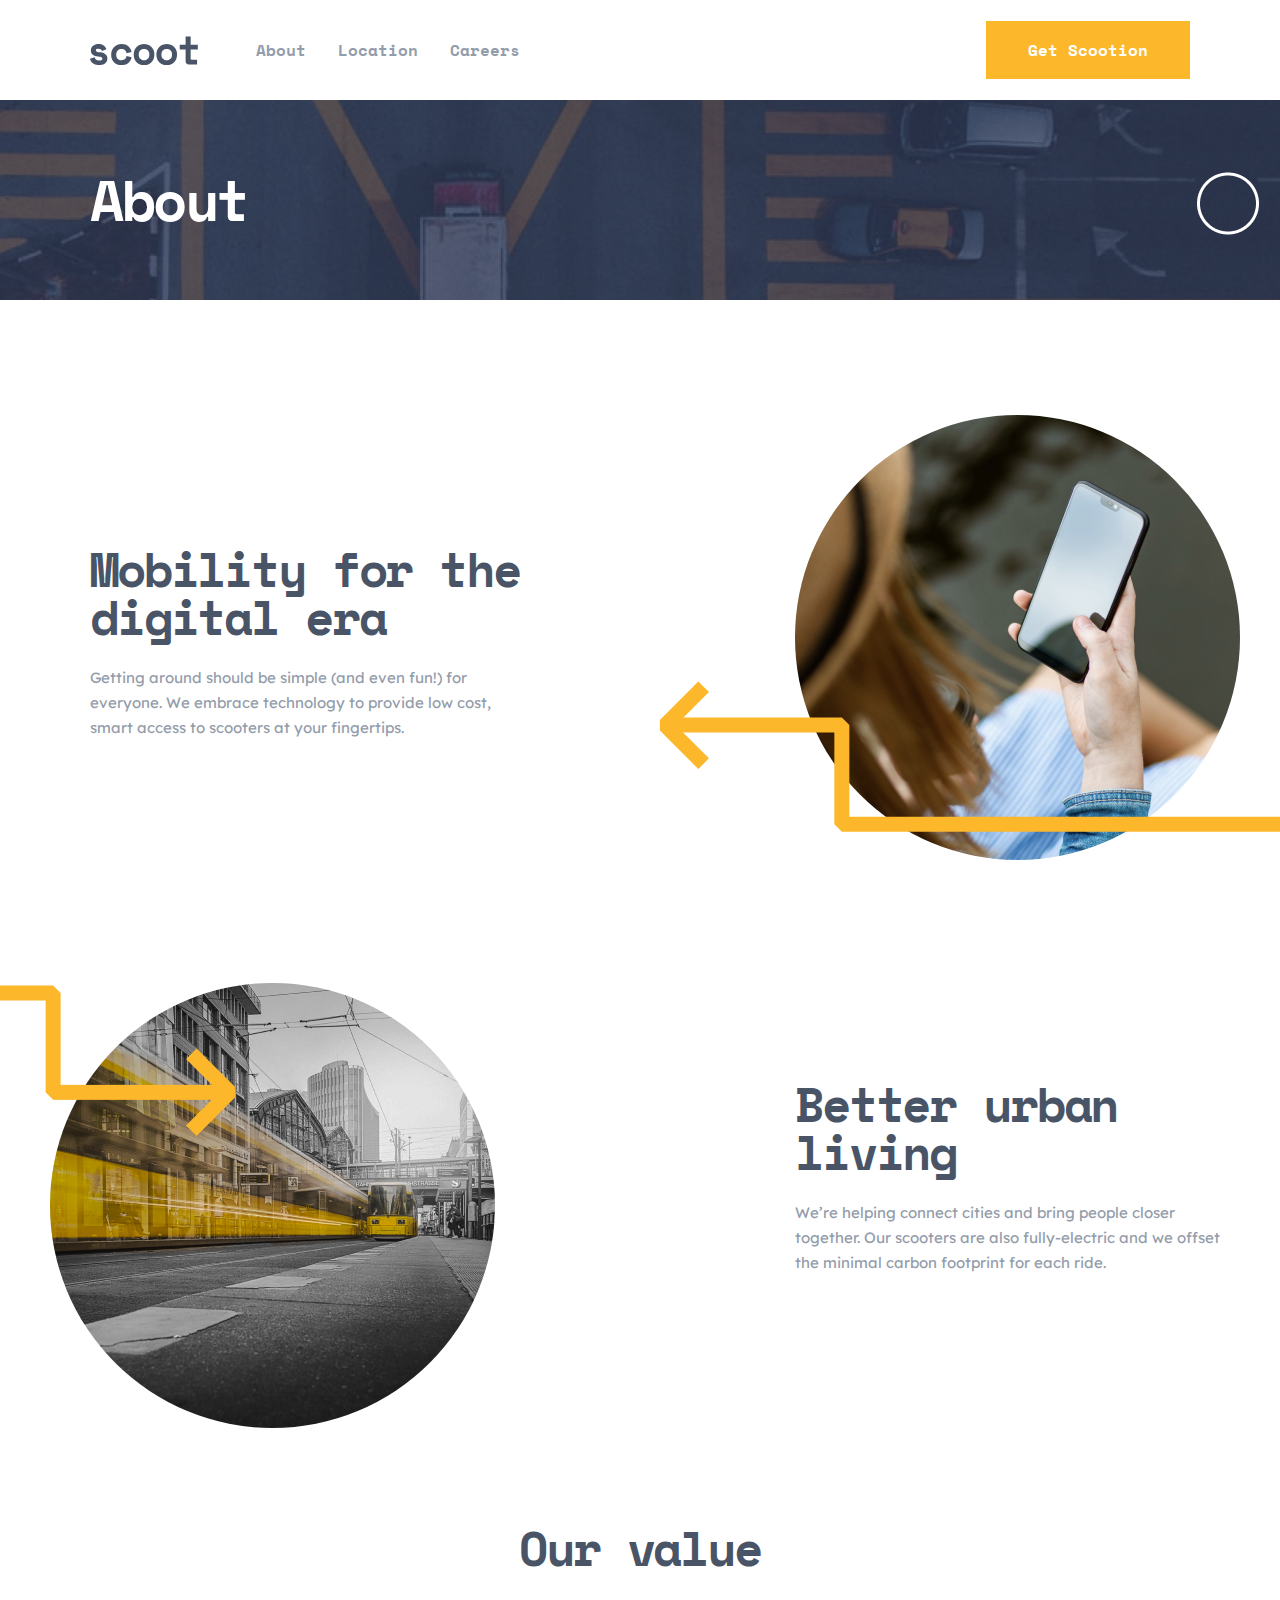
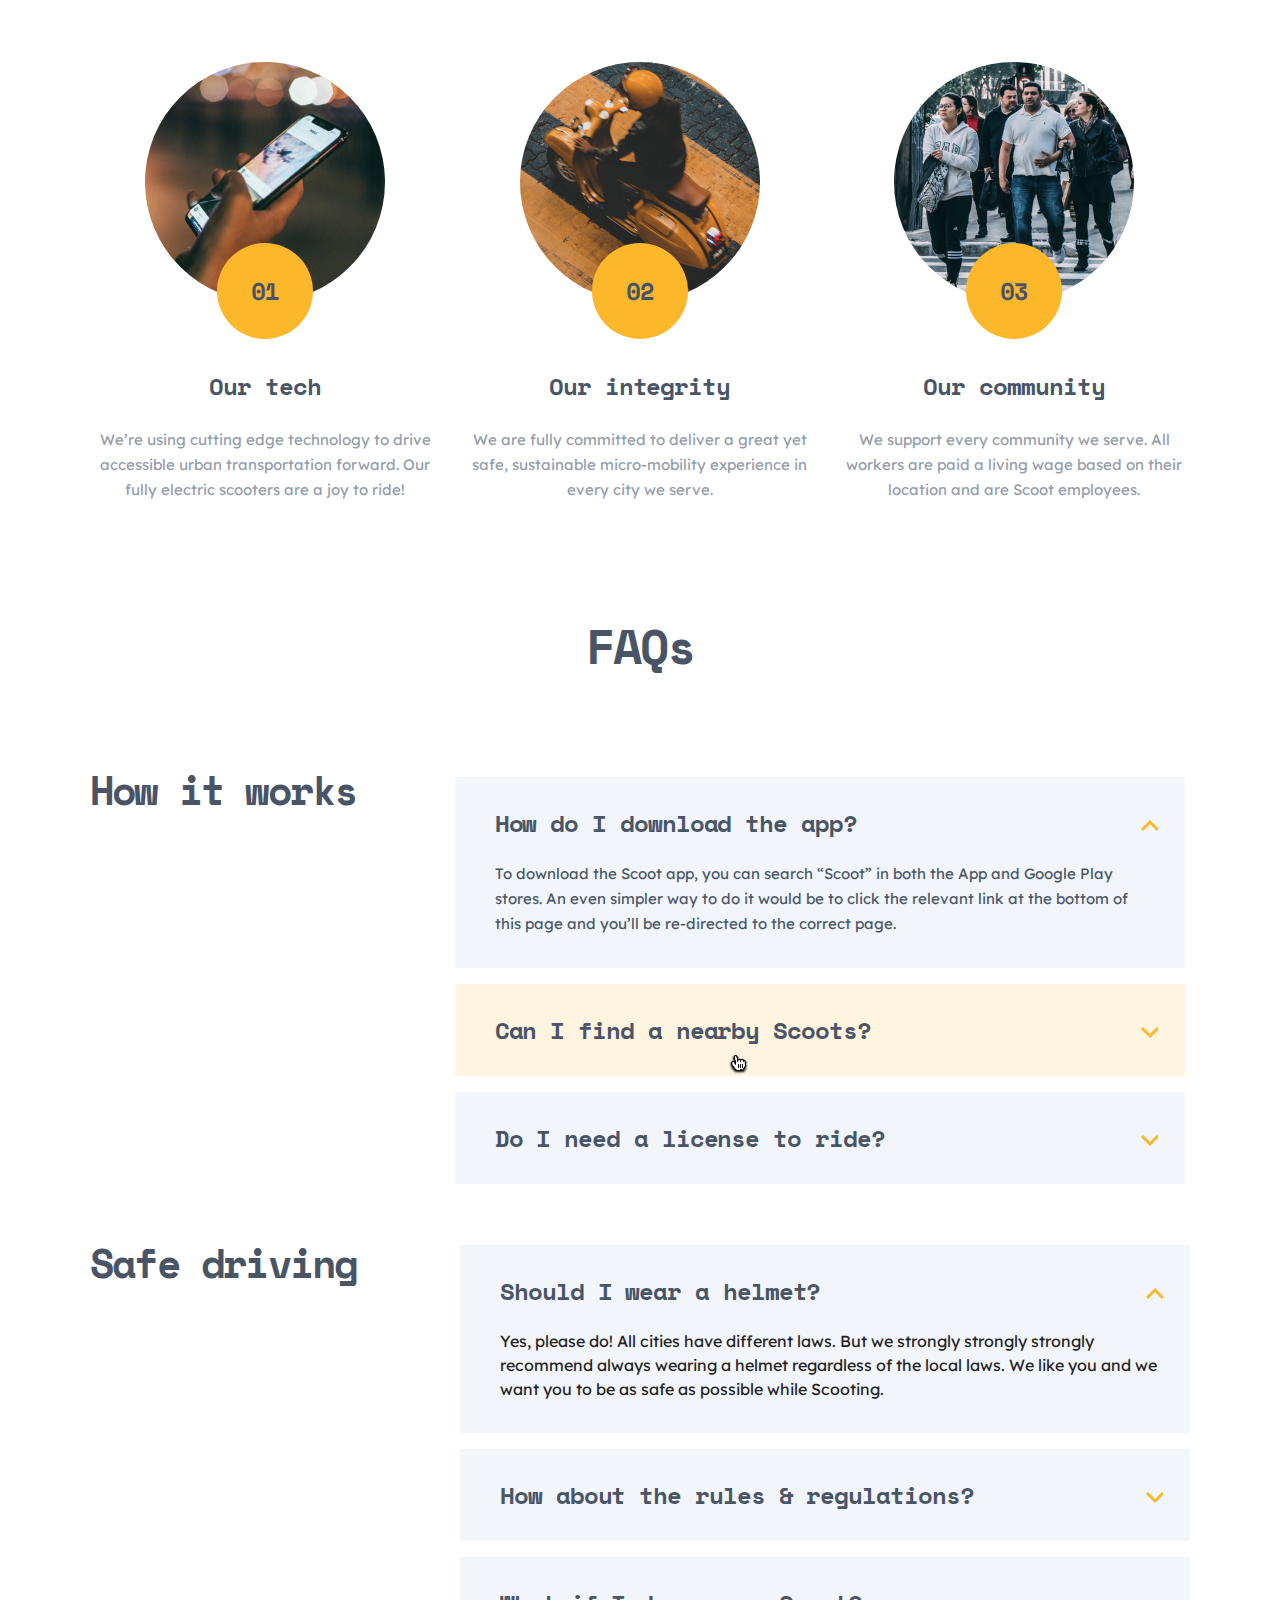
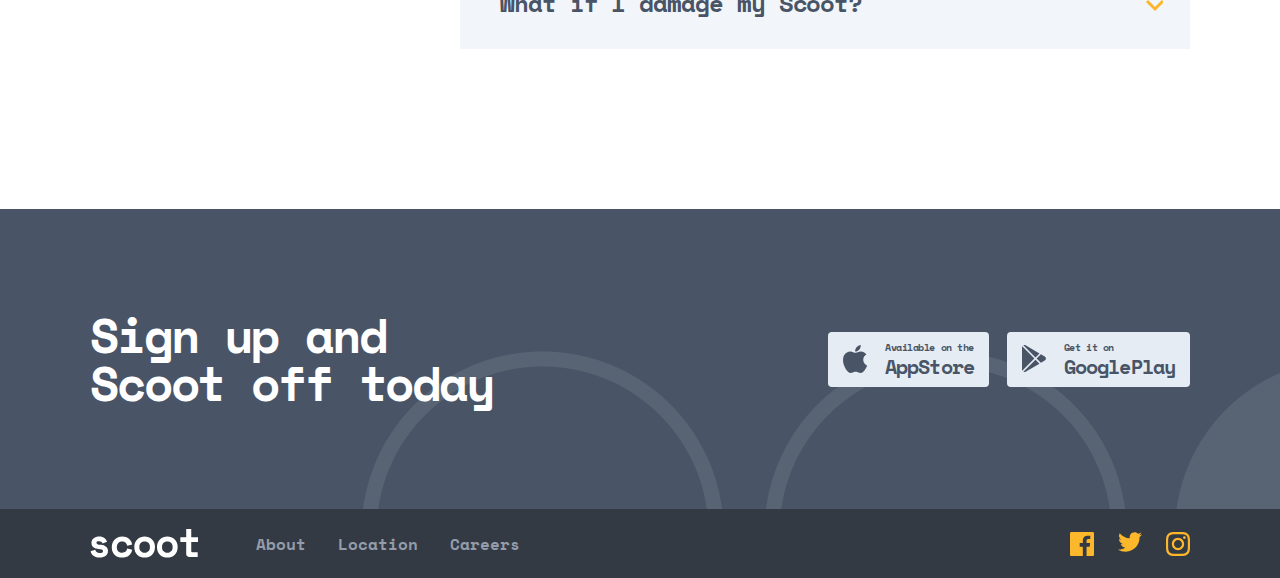
==== commit 6fd11a86: "add sign up section to about page" ====
--- a/about.html
+++ b/about.html
@@ -141,6 +141,35 @@
             </div>
             
         </section>
+
+<!-- Sign-Up -->
+<section class="sign-up">
+    <div class="container sign-up__container">
+      <h2 class="sign-up__title">Sign up and Scoot off today</h2>
+
+      <div class="sign-up__link-wrapper">
+        <a class="sign-up__link" href="#">
+          <svg class="sign-up__link-icon">
+            <use xlink:href="./img/svg/sprites.svg#apple-icon"></use>
+          </svg>
+          <span>
+            <p class="sign-up__link-text">Available on the</p>
+            <p class="sign-up__link-text large">AppStore</p>
+          </span>
+        </a>
+
+        <a class="sign-up__link" href="#">
+          <svg class="sign-up__link-icon">
+            <use xlink:href="./img/svg/sprites.svg#play-store-icon"></use>
+          </svg>
+          <span>
+            <p class="sign-up__link-text">Get it on</p>
+            <p class="sign-up__link-text large">GooglePlay</p>
+          </span>
+        </a>
+      </div>
+    </div>
+  </section>
 
       </main>
 
--- a/css/styles.min.css
+++ b/css/styles.min.css
@@ -1 +1 @@
-@font-face{font-display:swap;font-family:"Space Mono";font-style:normal;font-weight:400;src:url("../fonts/space-mono-v13-latin-regular.woff2") format("woff2"),url("../fonts/space-mono-v13-latin-regular.ttf") format("truetype")}@font-face{font-display:swap;font-family:"Space Mono";font-style:normal;font-weight:700;src:url("../fonts/space-mono-v13-latin-700.woff2") format("woff2"),url("../fonts/space-mono-v13-latin-700.ttf") format("truetype")}@font-face{font-display:swap;font-family:"Lexend Deca";font-style:normal;font-weight:400;src:url("../fonts/lexend-deca-v21-latin-regular.woff2") format("woff2"),url("../fonts/lexend-deca-v21-latin-regular.ttf") format("truetype")}html{height:100%;box-sizing:border-box;scroll-behavior:smooth}*,*::before,*::after{box-sizing:inherit;padding:0;margin:0}body{height:100%;display:flex;flex-direction:column;font-family:"Lexend Deca","Arial",sans-serif;font-size:16px;line-height:24px;background-color:#fff;color:#222}img{max-width:100%;height:auto}svg{width:auto;height:auto}.visually-hidden{position:absolute;width:1px;height:1px;margin:-1px;border:0;padding:0;clip:rect(0 0 0 0);overflow:hidden}.container{width:100%;max-width:1200px;padding-left:50px;padding-right:50px;margin-left:auto;margin-right:auto}.main-content{flex:1}.skip-link{position:absolute;width:1px;height:1px;left:-200%}.skip-link:focus{left:0;width:auto;height:auto;background-color:#fcb72b}.btn{border:3px solid rgba(0,0,0,0);font-family:"Space Mono","Arial",monospace;font-weight:700;text-decoration:none;text-transform:capitalize;margin-left:auto;padding:14px 39px;background-color:#fcb72b;color:#fff;transition:all .3s ease}.header{padding:21px 0}.header .header__container{display:flex;align-items:center}.header .header__link:hover{background-color:rgba(0,0,0,0);border:3px solid #fcb72b;color:#fcb72b}.logo{width:108px;height:29px;margin-right:58px}.logo .logo__img{width:108px;height:29px}.nav{display:flex;align-items:center}.nav .nav__list{display:flex;justify-content:center;align-items:center;list-style-type:none}.nav .nav__item{margin-right:32px}.nav .nav__link{font-family:"Space Mono","Arial",monospace;font-weight:700;text-transform:capitalize;text-decoration:none;color:#939caa;transition:all .3s ease}.nav .nav__link:hover{color:#fcb72b;cursor:pointer}.sign-up{width:100%;padding:102px 0;margin:auto 0 0 0;background-color:#495567;background-image:url("../img/sign-up.png");background-position:right calc(50% - 220px) bottom;background-repeat:no-repeat}@media only screen and (-webkit-min-device-pixel-ratio: 2),only screen and (min-device-pixel-ratio: 2),only screen and (min-resolution: 192dpi),only screen and (min-resolution: 2dppx){.sign-up .sign-up{background-image:url("../img/sign-up@2x.png");background-position:right bottom}}.sign-up .sign-up__container{display:flex;align-items:center;justify-content:space-between}.sign-up__title{width:415px;font-size:48px;font-family:"Space Mono","Arial",monospace;font-weight:700;letter-spacing:-2.143px;line-height:48px;color:#fff}.sign-up__link-wrapper{display:flex;margin-left:auto;gap:18px}.sign-up__link{display:flex;align-items:center;padding:8px 15px;background-color:#e5ecf4;text-decoration:none;border-radius:4px}.sign-up__link>span{color:#495567;display:flex;flex-direction:column}.sign-up__link-icon{width:24px;height:28px;margin-right:18px}.sign-up__link-text{text-align:start;font-size:10px;font-weight:700;font-family:"Space Mono","Arial",monospace;line-height:normal;letter-spacing:-0.446px}.large{font-size:20px;letter-spacing:-0.893px;line-height:24px}html{height:100%;box-sizing:border-box;scroll-behavior:smooth}*,*::before,*::after{box-sizing:inherit;padding:0;margin:0}body{display:flex;flex-direction:column;height:100%;font-family:"Lexend Deca","Arial",sans-serif;font-size:16px;line-height:1.5;background-color:#fff;color:#222}img{max-width:100%;height:auto}svg{width:auto;height:auto}.visually-hidden{position:absolute;width:1px;height:1px;margin:-1px;border:0;padding:0;clip:rect(0 0 0 0);overflow:hidden}.container{width:100%;max-width:1200px;padding-left:50px;padding-right:50px;margin-left:auto;margin-right:auto}.main-content{flex-grow:1}.skip-link{position:absolute;width:1px;height:1px;left:-200%}.skip-link:focus{width:auto;height:auto;left:0;background-color:#fcb72b}.header{padding:21px 0}.header .header__container{display:flex;align-items:center}.header .header__link:hover{background-color:rgba(0,0,0,0);border:3px solid #fcb72b;color:#fcb72b}.logo{width:108px;height:29px;margin-right:58px}.logo .logo__img{width:108px;height:29px}.nav{display:flex;align-items:center}.nav .nav__list{display:flex;justify-content:center;align-items:center;list-style-type:none}.nav .nav__item{margin-right:32px}.nav .nav__link{font-family:"Space Mono","Arial",monospace;font-weight:700;text-transform:capitalize;text-decoration:none;color:#939caa;transition:all .3s ease}.nav .nav__link:hover{color:#fcb72b;cursor:pointer}.ab-intro{background-image:url("../img/ab-intro-bg.png"),url("../img/ab-intro.png");width:100%;background-position-x:0px 0px 200px;background-repeat:no-repeat;background-position:center;padding:72px 0px;background-size:cover;opacity:1;background-color:#2f3b59}.ab-intro--title{color:#fff;font-family:"Space Mono";font-size:56px;font-style:normal;font-weight:700;line-height:56px;letter-spacing:-2.5px;display:flex;align-items:center}.ab-intro-img{display:inline-block;position:absolute;margin-top:-56px;margin-left:1106.5px}.ab-us{background-position-x:20px;background-position-y:20px;margin-top:245px;overflow:hidden}.ab-us-title{color:#495567;font-family:"Space Mono";font-size:48px;font-style:normal;font-weight:700;line-height:48px;letter-spacing:-2.143px;width:445px;margin-bottom:24px}.ab-us-info{color:#939caa;font-family:"Lexend Deca";font-size:15px;font-style:normal;font-weight:400;line-height:25px;width:445px;display:flex}.us-img-woman{border-radius:50%;position:absolute;margin-top:-325px;margin-left:705px}.ab-yellow-img{position:absolute;margin-left:568.5px;margin-top:-59px}.ab-wom-shadow{margin-left:1208.5px;margin-top:-333px;position:absolute}.ab-cityshadow-img{position:absolute;margin-top:245px;margin-left:-210px}.ab-city-yellow{position:absolute;margin-left:-210px;margin-top:245px}.ab-city-img{border-radius:445px;background:#e5ecf4;margin-top:243px;margin-left:-40px}.ab-us-title2{color:#495567;font-family:"Space Mono";font-size:48px;font-style:normal;font-weight:700;line-height:48px;letter-spacing:-2.143px;width:445px;margin-bottom:24px}.ab-us-info2{color:#939caa;font-family:"Lexend Deca";font-size:15px;font-style:normal;font-weight:400;line-height:25px;width:445px}.ab-us-city{position:absolute;display:inline-block;margin-top:340px;margin-left:300px}.value-box1{display:inline-block;text-align:center}.value-sec--title{color:#495567;text-align:center;font-family:"Space Mono";font-size:48px;font-style:normal;font-weight:700;line-height:48px;letter-spacing:-2.143px;margin-top:90px}.value-img1{border-radius:50%;margin-top:90px}.value-number{position:absolute;margin-left:-168px;margin-top:271px}.value-info-title{margin-top:64px;color:#495567;font-family:"Space Mono";font-size:24px;font-style:normal;font-weight:700;line-height:28px;letter-spacing:-1.071px}.value-info{color:#939caa;text-align:center;font-family:"Lexend Deca";font-size:15px;font-style:normal;font-weight:400;line-height:25px;width:350px;margin-top:27px}.value-box2{display:inline-block;text-align:center;margin-left:20.5px}.value-box3{display:inline-block;text-align:center;margin-left:20.5px}.faqs-sec-title{color:#495567;text-align:center;font-family:"Space Mono";font-size:48px;font-style:normal;font-weight:700;line-height:48px;letter-spacing:-2.143px;margin-top:120px}.faqs-ques-one{color:#495567;font-family:"Space Mono";font-size:40px;font-style:normal;font-weight:700;line-height:48px;letter-spacing:-1.786px;margin-top:96px;display:inline-block}.faqs-box1{background-color:#f2f5f9;background-image:url("../img/ab-arrow-top.svg");background-repeat:no-repeat;background-position-x:685px;background-position-y:42px;padding-top:32px;padding-bottom:32px;padding-left:40px;width:730px}.faqs-box1--title{color:#495567;font-family:"Space Mono";font-size:24px;font-style:normal;font-weight:700;line-height:28px;letter-spacing:-1.071px}.faqs-box1--info{color:#495567;font-family:"Lexend Deca";font-size:15px;font-style:normal;font-weight:400;line-height:25px;margin-top:24px;width:650px}.faqs-box2{background-color:#fff4df;background-image:url("../img/ab-arrow-bottom.svg"),url("../img/ab-cursor.svg");background-repeat:no-repeat;background-position-x:685px,274px;background-position-y:42px,70px;margin-top:16px;padding-top:32px;padding-bottom:32px;padding-left:40px;width:730px}.faqs-box2-title{color:#495567;font-family:"Space Mono";font-size:24px;font-style:normal;font-weight:700;line-height:28px;letter-spacing:-1.071px;display:flex;align-items:center}.faqs-box3{background-color:#f2f5f9;background-image:url("../img/ab-arrow-bottom.svg");background-repeat:no-repeat;background-position-x:685px;background-position-y:42px;margin-top:16px;padding-top:32px;padding-bottom:32px;padding-left:40px;width:730px}.faqs-box3-title{color:#495567;font-family:"Space Mono";font-size:24px;font-style:normal;font-weight:700;line-height:28px;letter-spacing:-1.071px}.ques-box-one{display:inline-block;position:absolute;margin-left:98px;margin-top:107px}.faqs-ques-sec{color:#495567;font-family:"Space Mono";font-size:40px;font-style:normal;font-weight:700;line-height:48px;letter-spacing:-1.786px;margin-top:425px}.ques-sec-box1{background-image:url("../img/ab-arrow-top.svg");background-repeat:no-repeat;background-position-x:685px;background-position-y:42px;background-color:#f2f5f9;padding-top:32px;padding-bottom:32px;padding-left:40px;width:730px}.sec-box1-title{color:#495567;font-family:"Space Mono";font-size:24px;font-style:normal;font-weight:700;line-height:28px;letter-spacing:-1.071px;margin-bottom:24px}.ques-sec-box2{background-image:url("../img/ab-arrow-bottom.svg");background-repeat:no-repeat;background-position-x:685px;background-position-y:42px;background-color:#f2f5f9;padding-top:32px;padding-bottom:32px;padding-left:40px;width:730px;margin-top:16px}.sec-box2-title{color:#495567;font-family:"Space Mono";font-size:24px;font-style:normal;font-weight:700;line-height:28px;letter-spacing:-1.071px}.ques-sec-box3{background-image:url("../img/ab-arrow-bottom.svg");background-repeat:no-repeat;background-position-x:685px;background-position-y:42px;background-color:#f2f5f9;padding-top:32px;padding-bottom:32px;padding-left:40px;width:730px;margin-top:16px}.sec-box3-title{color:#495567;font-family:"Space Mono";font-size:24px;font-style:normal;font-weight:700;line-height:28px;letter-spacing:-1.071px}.ques-box-second{display:inline-block;position:absolute;margin-left:370px;margin-top:-42px}/*# sourceMappingURL=styles.min.css.map */+@font-face{font-display:swap;font-family:"Space Mono";font-style:normal;font-weight:400;src:url("../fonts/space-mono-v13-latin-regular.woff2") format("woff2"),url("../fonts/space-mono-v13-latin-regular.ttf") format("truetype")}@font-face{font-display:swap;font-family:"Space Mono";font-style:normal;font-weight:700;src:url("../fonts/space-mono-v13-latin-700.woff2") format("woff2"),url("../fonts/space-mono-v13-latin-700.ttf") format("truetype")}@font-face{font-display:swap;font-family:"Lexend Deca";font-style:normal;font-weight:400;src:url("../fonts/lexend-deca-v21-latin-regular.woff2") format("woff2"),url("../fonts/lexend-deca-v21-latin-regular.ttf") format("truetype")}html{height:100%;box-sizing:border-box;scroll-behavior:smooth}*,*::before,*::after{box-sizing:inherit;padding:0;margin:0}body{height:100%;display:flex;flex-direction:column;font-family:"Lexend Deca","Arial",sans-serif;font-size:15px;line-height:24px;background-color:#fff;color:#222}img{max-width:100%;height:auto}svg{width:auto;height:auto}.visually-hidden{position:absolute;width:1px;height:1px;margin:-1px;border:0;padding:0;clip:rect(0 0 0 0);overflow:hidden}.container{width:100%;max-width:1200px;padding-left:50px;padding-right:50px;margin-left:auto;margin-right:auto}.main-content{flex:1}.skip-link{position:absolute;width:1px;height:1px;left:-200%}.skip-link:focus{left:0;width:auto;height:auto;background-color:#fcb72b}.btn{border:3px solid rgba(0,0,0,0);font-family:"Space Mono","Arial",monospace;font-weight:700;text-decoration:none;text-transform:capitalize;margin-left:auto;padding:14px 39px;background-color:#fcb72b;color:#fff;transition:all .3s ease}.btn:hover{background-color:rgba(0,0,0,0);border:3px solid #fcb72b;color:#fcb72b}.header{padding:21px 0}.header .header__container{display:flex;align-items:center}.logo{width:108px;height:29px;margin-right:58px}.logo .logo__img{width:108px;height:29px}.nav{display:flex;align-items:center}.nav .nav__list{display:flex;justify-content:center;align-items:center;list-style-type:none}.nav .nav__item{margin-right:32px}.nav .nav__link{font-family:"Space Mono","Arial",monospace;font-weight:700;text-transform:capitalize;text-decoration:none;color:#939caa;transition:all .3s ease}.nav .nav__link:hover{color:#fcb72b;cursor:pointer}.intro{padding:152px 0;background-image:url("../img/svg/intro-circle-bg.svg"),url("../img/intro-bg.jpg");background-position:right calc(50% - 630px) bottom calc(50% - 128px),center;background-repeat:no-repeat}.intro .intro__content .intro__title{width:500px;margin-bottom:40px;font-size:56px;font-family:"Space Mono","Arial",monospace;font-weight:700;line-height:56px;letter-spacing:-2.5px;color:#fff}.intro .intro__content .intro__text{width:405px;margin-left:95px;margin-bottom:40px;font-size:15px;font-weight:400;line-height:25px;color:#fff}.intro .intro__content .intro__btn{display:inline-block;margin-left:95px}.app-info{width:100%;padding:160px 0 147px 0;background-image:url("../img/svg/line.svg");background-repeat:no-repeat;background-position:left top calc(50% - 90px)}.app-info__list{display:flex;list-style-type:none;gap:30px}.app-info__img{width:96px;height:96px;margin-bottom:40px}.app-info__title{color:#495567;font-family:"Space Mono";font-size:24px;font-weight:700;line-height:28px;letter-spacing:-1.071px;margin-bottom:27px}.app-info__text{width:350px;color:#939caa}.sign-up{width:100%;padding:102px 0;margin:auto 0 0 0;background-color:#495567;background-image:url("../img/sign-up.png");background-position:right calc(50% - 220px) bottom;background-repeat:no-repeat}@media only screen and (-webkit-min-device-pixel-ratio: 2),only screen and (min-device-pixel-ratio: 2),only screen and (min-resolution: 192dpi),only screen and (min-resolution: 2dppx){.sign-up .sign-up{background-image:url("../img/sign-up@2x.png");background-position:right bottom}}.sign-up .sign-up__container{display:flex;align-items:center;justify-content:space-between}.sign-up__title{width:415px;font-size:48px;font-family:"Space Mono","Arial",monospace;font-weight:700;letter-spacing:-2.143px;line-height:48px;color:#fff}.sign-up__link-wrapper{display:flex;margin-left:auto;gap:18px}.sign-up__link{display:flex;align-items:center;padding:8px 15px;background-color:#e5ecf4;text-decoration:none;border-radius:4px}.sign-up__link>span{color:#495567;display:flex;flex-direction:column}.sign-up__link-icon{width:24px;height:28px;margin-right:18px}.sign-up__link-text{text-align:start;font-size:10px;font-weight:700;font-family:"Space Mono","Arial",monospace;line-height:normal;letter-spacing:-0.446px}.large{font-size:20px;letter-spacing:-0.893px;line-height:24px}.footer{width:100%;padding:20px;margin-top:auto;background-color:#333a44}.footer .footer__container{display:flex;align-items:center}.social__list{display:flex;align-items:center;justify-content:center;list-style-type:none;gap:24px;margin-left:auto}.social__link{display:flex;align-items:center}.social__icon{width:24px;height:24px;fill:#fcb72b;transition:all .3s ease}.social__icon:hover{fill:#fff}html{height:100%;box-sizing:border-box;scroll-behavior:smooth}*,*::before,*::after{box-sizing:inherit;padding:0;margin:0}body{display:flex;flex-direction:column;height:100%;font-family:"Lexend Deca","Arial",sans-serif;font-size:16px;line-height:1.5;background-color:#fff;color:#222}img{max-width:100%;height:auto}svg{width:auto;height:auto}.visually-hidden{position:absolute;width:1px;height:1px;margin:-1px;border:0;padding:0;clip:rect(0 0 0 0);overflow:hidden}.container{width:100%;max-width:1200px;padding-left:50px;padding-right:50px;margin-left:auto;margin-right:auto}.main-content{flex-grow:1}.skip-link{position:absolute;width:1px;height:1px;left:-200%}.skip-link:focus{width:auto;height:auto;left:0;background-color:#fcb72b}.header{padding:21px 0}.header .header__container{display:flex;align-items:center}.header .header__link:hover{background-color:rgba(0,0,0,0);border:3px solid #fcb72b;color:#fcb72b}.logo{width:108px;height:29px;margin-right:58px}.logo .logo__img{width:108px;height:29px}.nav{display:flex;align-items:center}.nav .nav__list{display:flex;justify-content:center;align-items:center;list-style-type:none}.nav .nav__item{margin-right:32px}.nav .nav__link{font-family:"Space Mono","Arial",monospace;font-weight:700;text-transform:capitalize;text-decoration:none;color:#939caa;transition:all .3s ease}.nav .nav__link:hover{color:#fcb72b;cursor:pointer}.ab-intro{background-image:url("../img/ab-intro-bg.png"),url("../img/ab-intro.png");width:100%;background-position-x:0px 0px 200px;background-repeat:no-repeat;background-position:center;padding:72px 0px;background-size:cover;opacity:1;background-color:#2f3b59}.ab-intro--title{color:#fff;font-family:"Space Mono";font-size:56px;font-style:normal;font-weight:700;line-height:56px;letter-spacing:-2.5px;display:flex;align-items:center}.ab-intro-img{display:inline-block;position:absolute;margin-top:-56px;margin-left:1106.5px}.ab-us{background-position-x:20px;background-position-y:20px;margin-top:245px;overflow:hidden}.ab-us-title{color:#495567;font-family:"Space Mono";font-size:48px;font-style:normal;font-weight:700;line-height:48px;letter-spacing:-2.143px;width:445px;margin-bottom:24px}.ab-us-info{color:#939caa;font-family:"Lexend Deca";font-size:15px;font-style:normal;font-weight:400;line-height:25px;width:445px;display:flex}.us-img-woman{border-radius:50%;position:absolute;margin-top:-325px;margin-left:705px}.ab-yellow-img{position:absolute;margin-left:568.5px;margin-top:-59px}.ab-wom-shadow{margin-left:1208.5px;margin-top:-333px;position:absolute}.ab-cityshadow-img{position:absolute;margin-top:245px;margin-left:-210px}.ab-city-yellow{position:absolute;margin-left:-210px;margin-top:245px}.ab-city-img{border-radius:445px;background:#e5ecf4;margin-top:243px;margin-left:-40px}.ab-us-title2{color:#495567;font-family:"Space Mono";font-size:48px;font-style:normal;font-weight:700;line-height:48px;letter-spacing:-2.143px;width:445px;margin-bottom:24px}.ab-us-info2{color:#939caa;font-family:"Lexend Deca";font-size:15px;font-style:normal;font-weight:400;line-height:25px;width:445px}.ab-us-city{position:absolute;display:inline-block;margin-top:340px;margin-left:300px}.value-box1{display:inline-block;text-align:center}.value-sec--title{color:#495567;text-align:center;font-family:"Space Mono";font-size:48px;font-style:normal;font-weight:700;line-height:48px;letter-spacing:-2.143px;margin-top:90px}.value-img1{border-radius:50%;margin-top:90px}.value-number{position:absolute;margin-left:-168px;margin-top:271px}.value-info-title{margin-top:64px;color:#495567;font-family:"Space Mono";font-size:24px;font-style:normal;font-weight:700;line-height:28px;letter-spacing:-1.071px}.value-info{color:#939caa;text-align:center;font-family:"Lexend Deca";font-size:15px;font-style:normal;font-weight:400;line-height:25px;width:350px;margin-top:27px}.value-box2{display:inline-block;text-align:center;margin-left:20.5px}.value-box3{display:inline-block;text-align:center;margin-left:20.5px}.faqs-sec-title{color:#495567;text-align:center;font-family:"Space Mono";font-size:48px;font-style:normal;font-weight:700;line-height:48px;letter-spacing:-2.143px;margin-top:120px}.faqs-ques-one{color:#495567;font-family:"Space Mono";font-size:40px;font-style:normal;font-weight:700;line-height:48px;letter-spacing:-1.786px;margin-top:96px;display:inline-block}.faqs-box1{background-color:#f2f5f9;background-image:url("../img/ab-arrow-top.svg");background-repeat:no-repeat;background-position-x:685px;background-position-y:42px;padding-top:32px;padding-bottom:32px;padding-left:40px;width:730px}.faqs-box1--title{color:#495567;font-family:"Space Mono";font-size:24px;font-style:normal;font-weight:700;line-height:28px;letter-spacing:-1.071px}.faqs-box1--info{color:#495567;font-family:"Lexend Deca";font-size:15px;font-style:normal;font-weight:400;line-height:25px;margin-top:24px;width:650px}.faqs-box2{background-color:#fff4df;background-image:url("../img/ab-arrow-bottom.svg"),url("../img/ab-cursor.svg");background-repeat:no-repeat;background-position-x:685px,274px;background-position-y:42px,70px;margin-top:16px;padding-top:32px;padding-bottom:32px;padding-left:40px;width:730px}.faqs-box2-title{color:#495567;font-family:"Space Mono";font-size:24px;font-style:normal;font-weight:700;line-height:28px;letter-spacing:-1.071px;display:flex;align-items:center}.faqs-box3{background-color:#f2f5f9;background-image:url("../img/ab-arrow-bottom.svg");background-repeat:no-repeat;background-position-x:685px;background-position-y:42px;margin-top:16px;padding-top:32px;padding-bottom:32px;padding-left:40px;width:730px}.faqs-box3-title{color:#495567;font-family:"Space Mono";font-size:24px;font-style:normal;font-weight:700;line-height:28px;letter-spacing:-1.071px}.ques-box-one{display:inline-block;position:absolute;margin-left:98px;margin-top:107px}.faqs-ques-sec{color:#495567;font-family:"Space Mono";font-size:40px;font-style:normal;font-weight:700;line-height:48px;letter-spacing:-1.786px;margin-top:425px}.ques-sec-box1{background-image:url("../img/ab-arrow-top.svg");background-repeat:no-repeat;background-position-x:685px;background-position-y:42px;background-color:#f2f5f9;padding-top:32px;padding-bottom:32px;padding-left:40px;width:730px}.sec-box1-title{color:#495567;font-family:"Space Mono";font-size:24px;font-style:normal;font-weight:700;line-height:28px;letter-spacing:-1.071px;margin-bottom:24px}.ques-sec-box2{background-image:url("../img/ab-arrow-bottom.svg");background-repeat:no-repeat;background-position-x:685px;background-position-y:42px;background-color:#f2f5f9;padding-top:32px;padding-bottom:32px;padding-left:40px;width:730px;margin-top:16px}.sec-box2-title{color:#495567;font-family:"Space Mono";font-size:24px;font-style:normal;font-weight:700;line-height:28px;letter-spacing:-1.071px}.ques-sec-box3{background-image:url("../img/ab-arrow-bottom.svg");background-repeat:no-repeat;background-position-x:685px;background-position-y:42px;background-color:#f2f5f9;padding-top:32px;padding-bottom:32px;padding-left:40px;width:730px;margin-top:16px}.sec-box3-title{color:#495567;font-family:"Space Mono";font-size:24px;font-style:normal;font-weight:700;line-height:28px;letter-spacing:-1.071px}.ques-box-second{display:inline-block;margin-left:370px;margin-top:-42px;margin-bottom:160px}body .careers{width:1348px;height:200px;flex-shrink:0;background-image:url(../../../img/careers/Bitmap.png);margin-top:30px;display:flex}body .careers-h3{color:#fff;font-family:"Space Mono";font-size:56px;font-style:normal;font-weight:700;line-height:56px;letter-spacing:-2.5px;margin-top:70px;margin-left:165px}body .careers-img{width:234px;height:63px;flex-shrink:0;margin-left:728px;margin-top:65px}body .careers-intro{display:flex;margin-left:165px;gap:95px}body .careers-intro-h3{color:#495567;font-size:48px;line-height:48px;width:305px;letter-spacing:-2.143px;margin-top:266px}body .careers-intro-h3__p{width:445px;color:#939caa;font-size:15px;font-weight:400;line-height:25px;margin-top:24px;margin-bottom:40px}body .careers-intro-h3__p__button{width:180px;height:53px;flex-shrink:0;background:#fcb72b;margin-bottom:266px}body .careers-intro-h3__p__button-img{width:647px;height:398px;flex-shrink:0;margin-top:247px}body .careers-intro-h3__p__button-img__div{margin-left:-15px}body .join{width:1110px;height:608px;flex-shrink:0}body .join .join-h3{width:540px;color:#495567;text-align:center;font-family:"Space Mono";font-size:48px;font-style:normal;font-weight:700;line-height:48px;letter-spacing:-2.143px;text-align:center;margin-left:450px}body .join .join-father{display:flex;gap:30px;margin-left:100px}body .join .join-main{width:350px;height:512px;flex-shrink:0}body .join .join-img{width:350px;height:350px;flex-shrink:0}body .join .join-h4{width:350px;color:#495567;text-align:center;font-family:"Space Mono";font-size:24px;font-style:normal;font-weight:700;line-height:28px;letter-spacing:-1.071px}body .join .join-p{width:350px;color:#939caa;text-align:center;font-family:"Lexend Deca";font-size:15px;font-style:normal;font-weight:400;line-height:25px}/*# sourceMappingURL=styles.min.css.map */